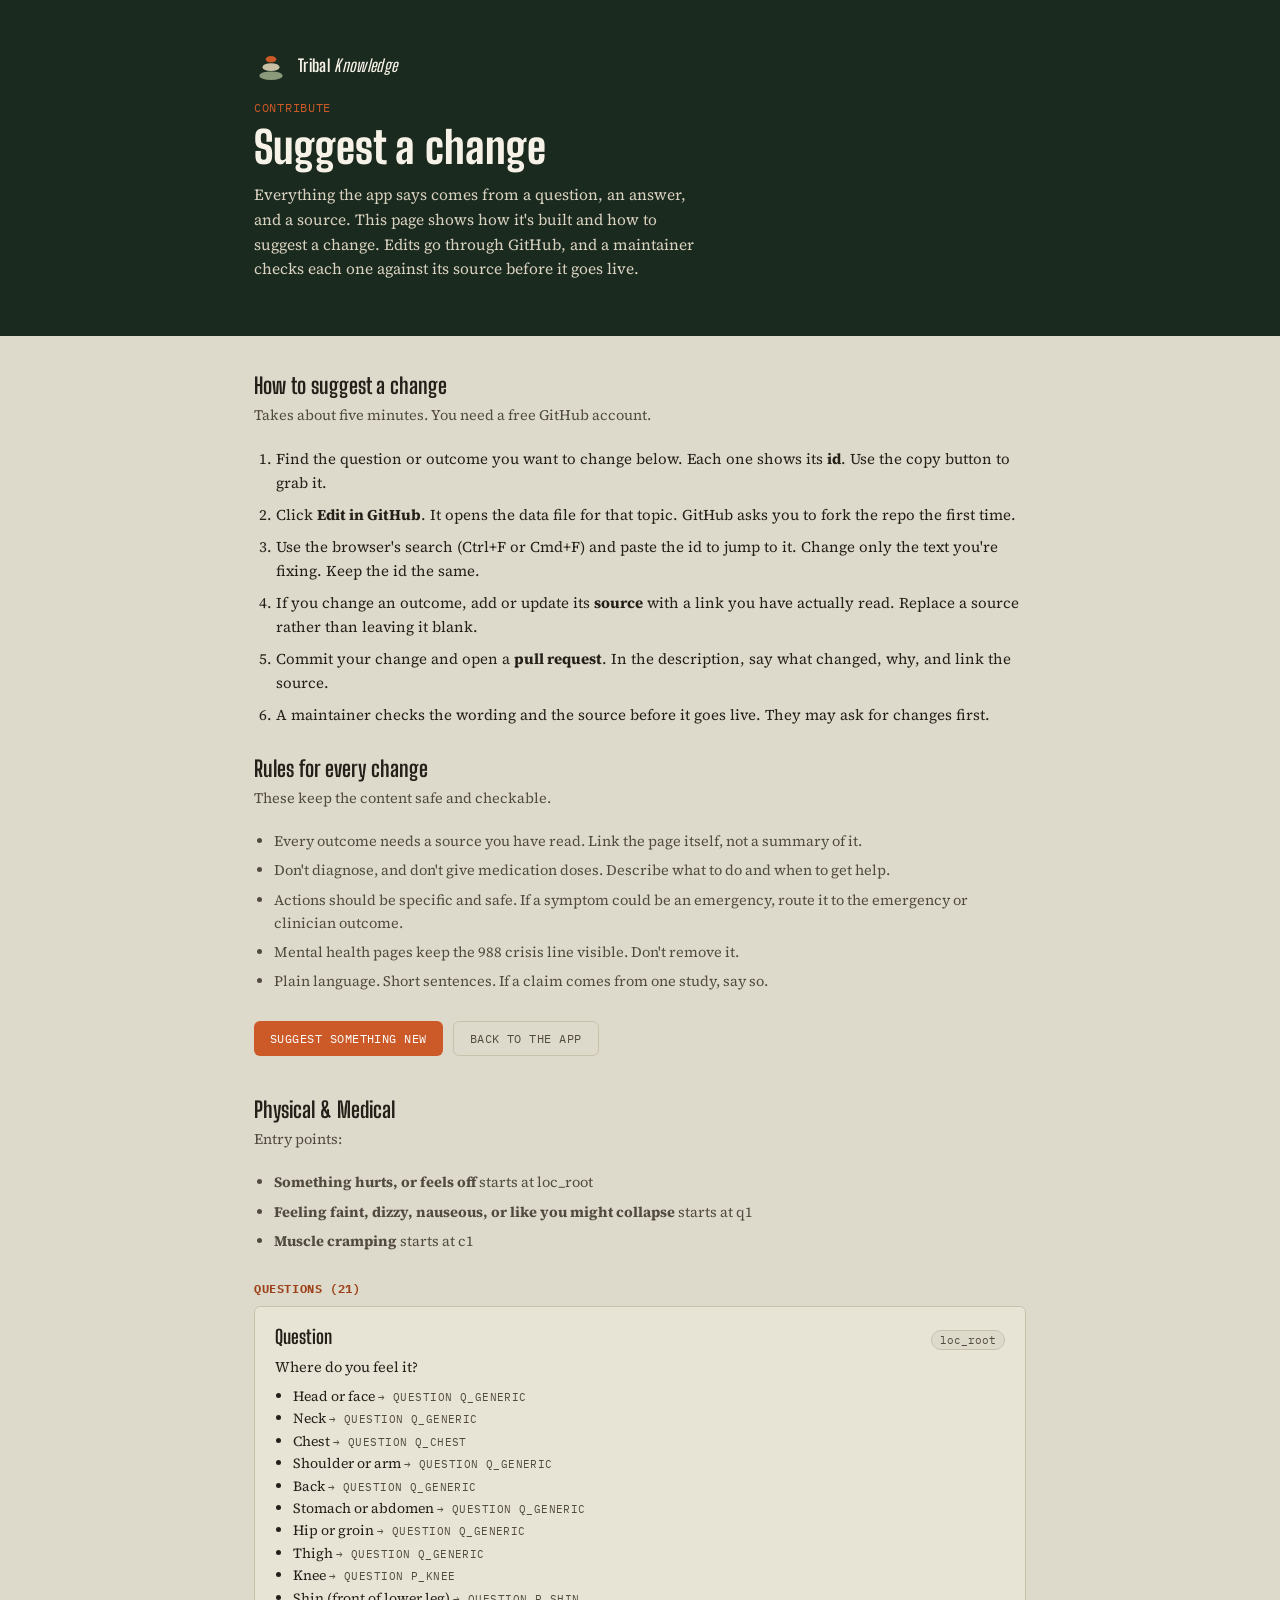
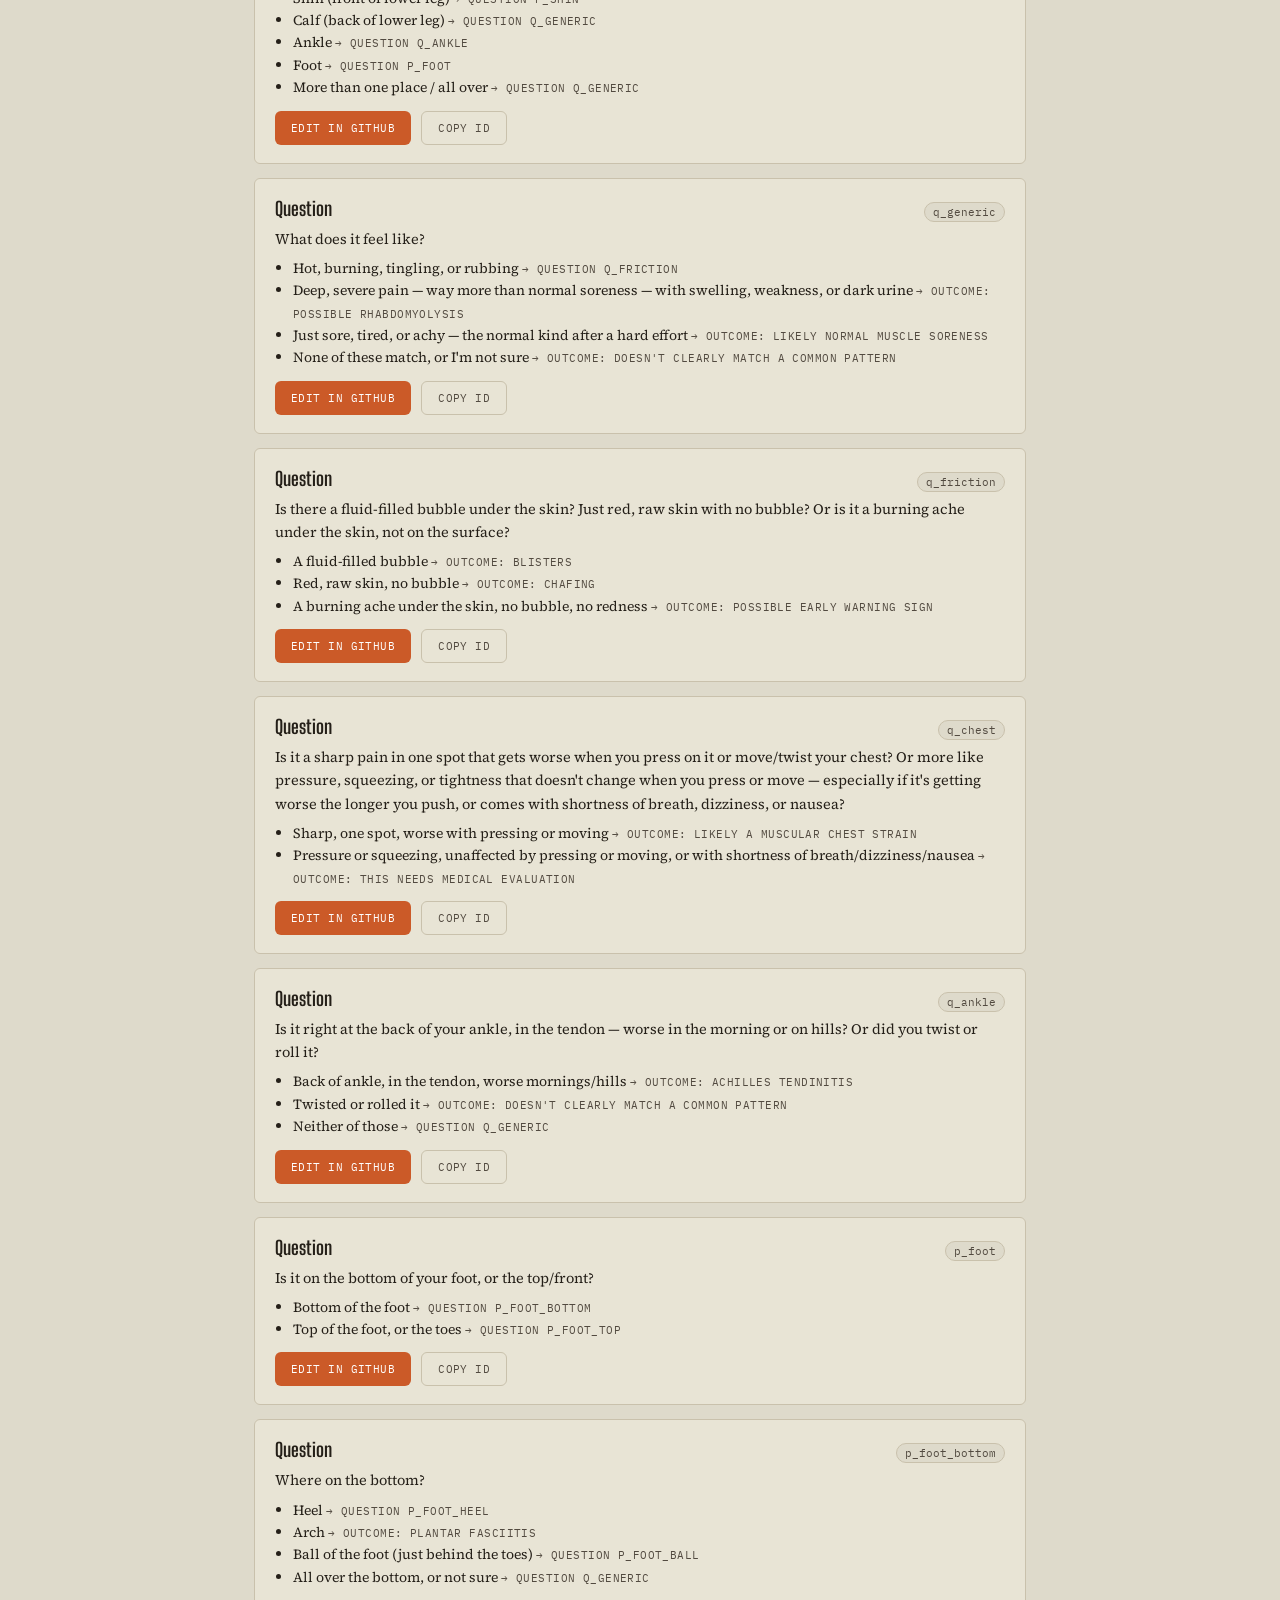
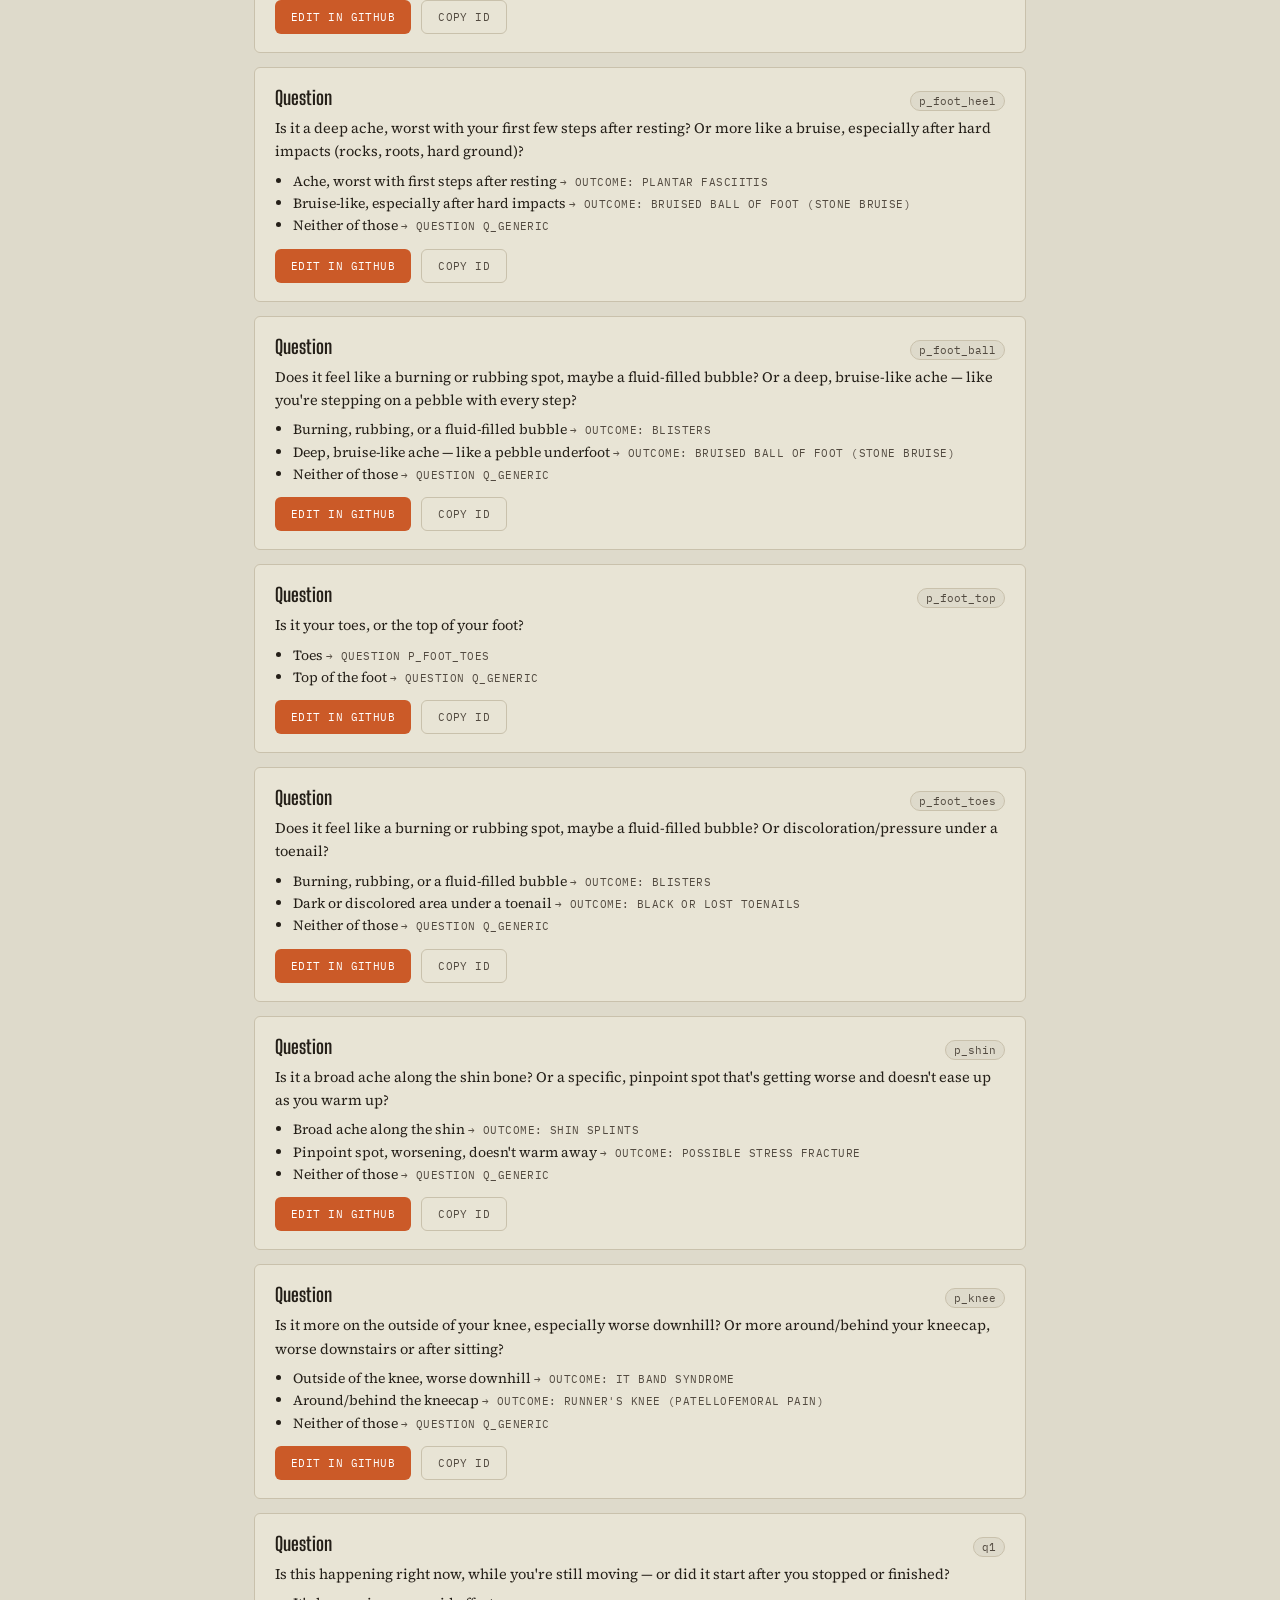
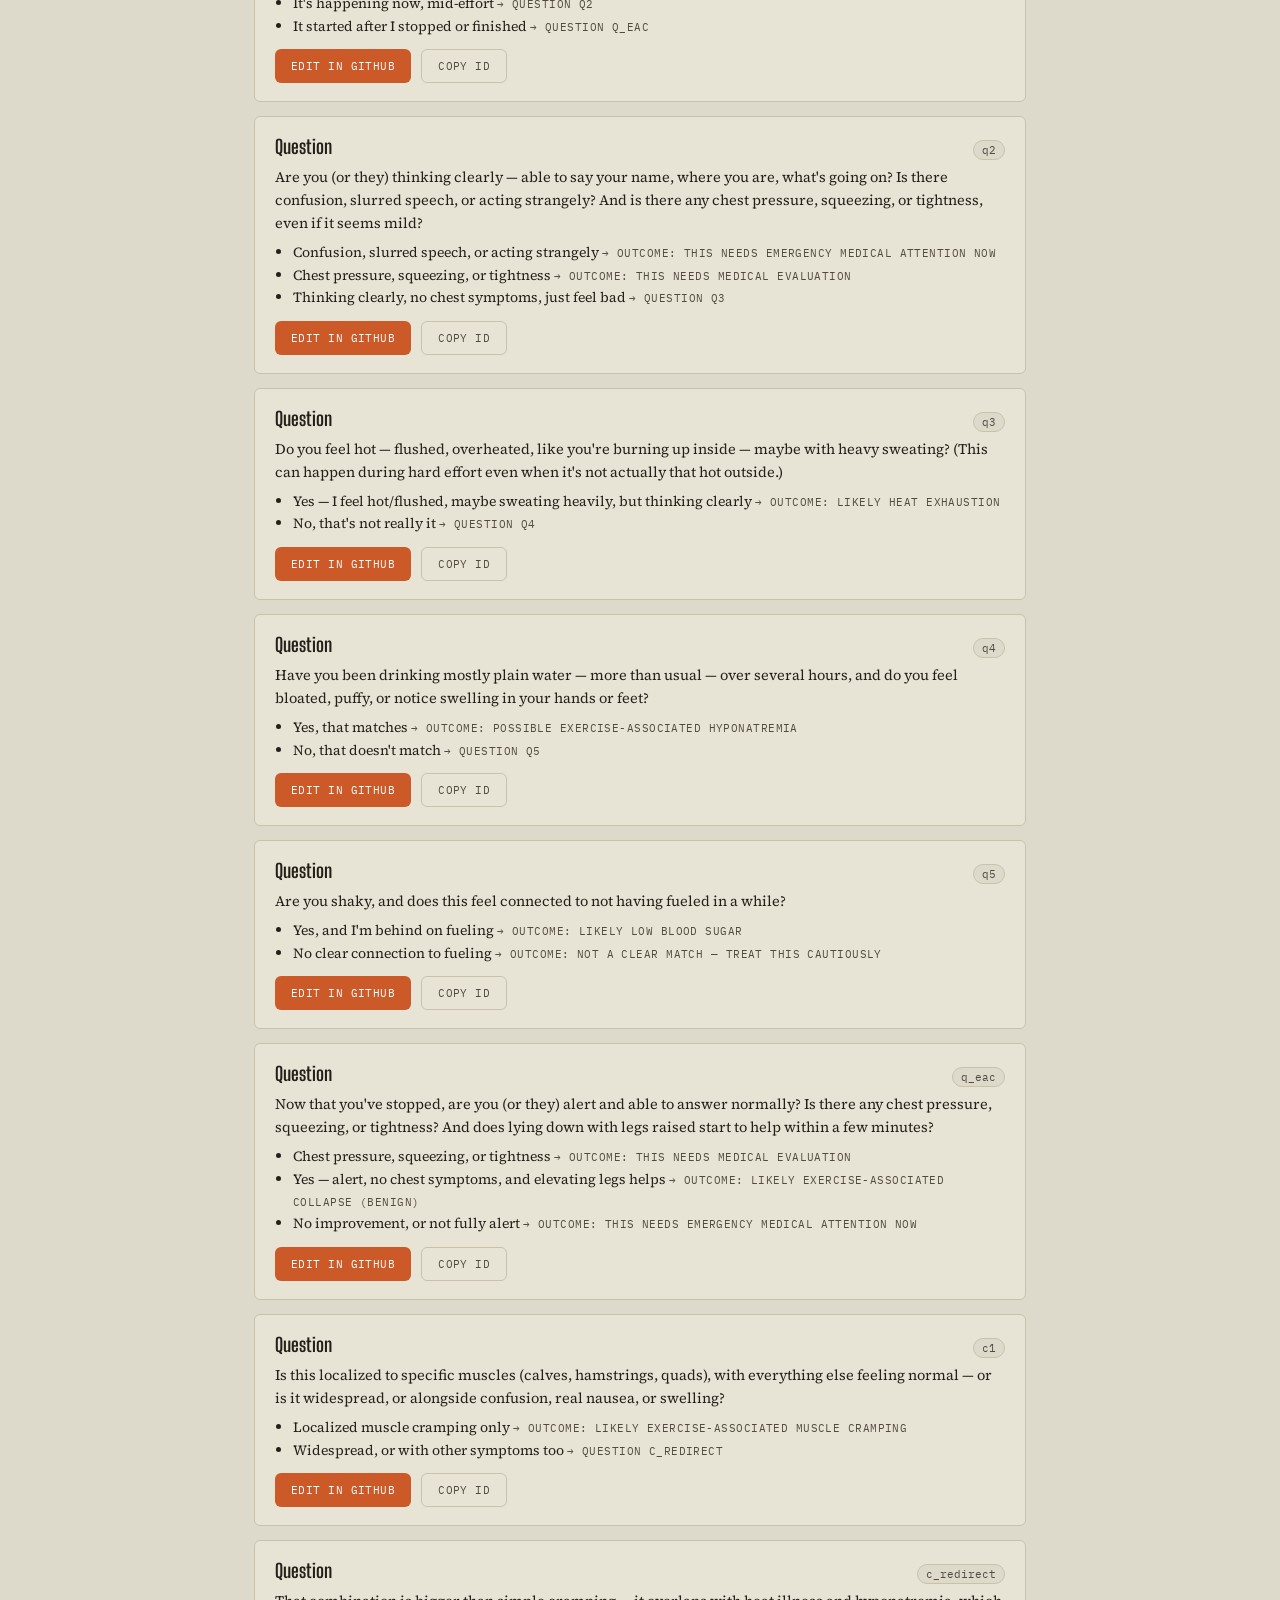
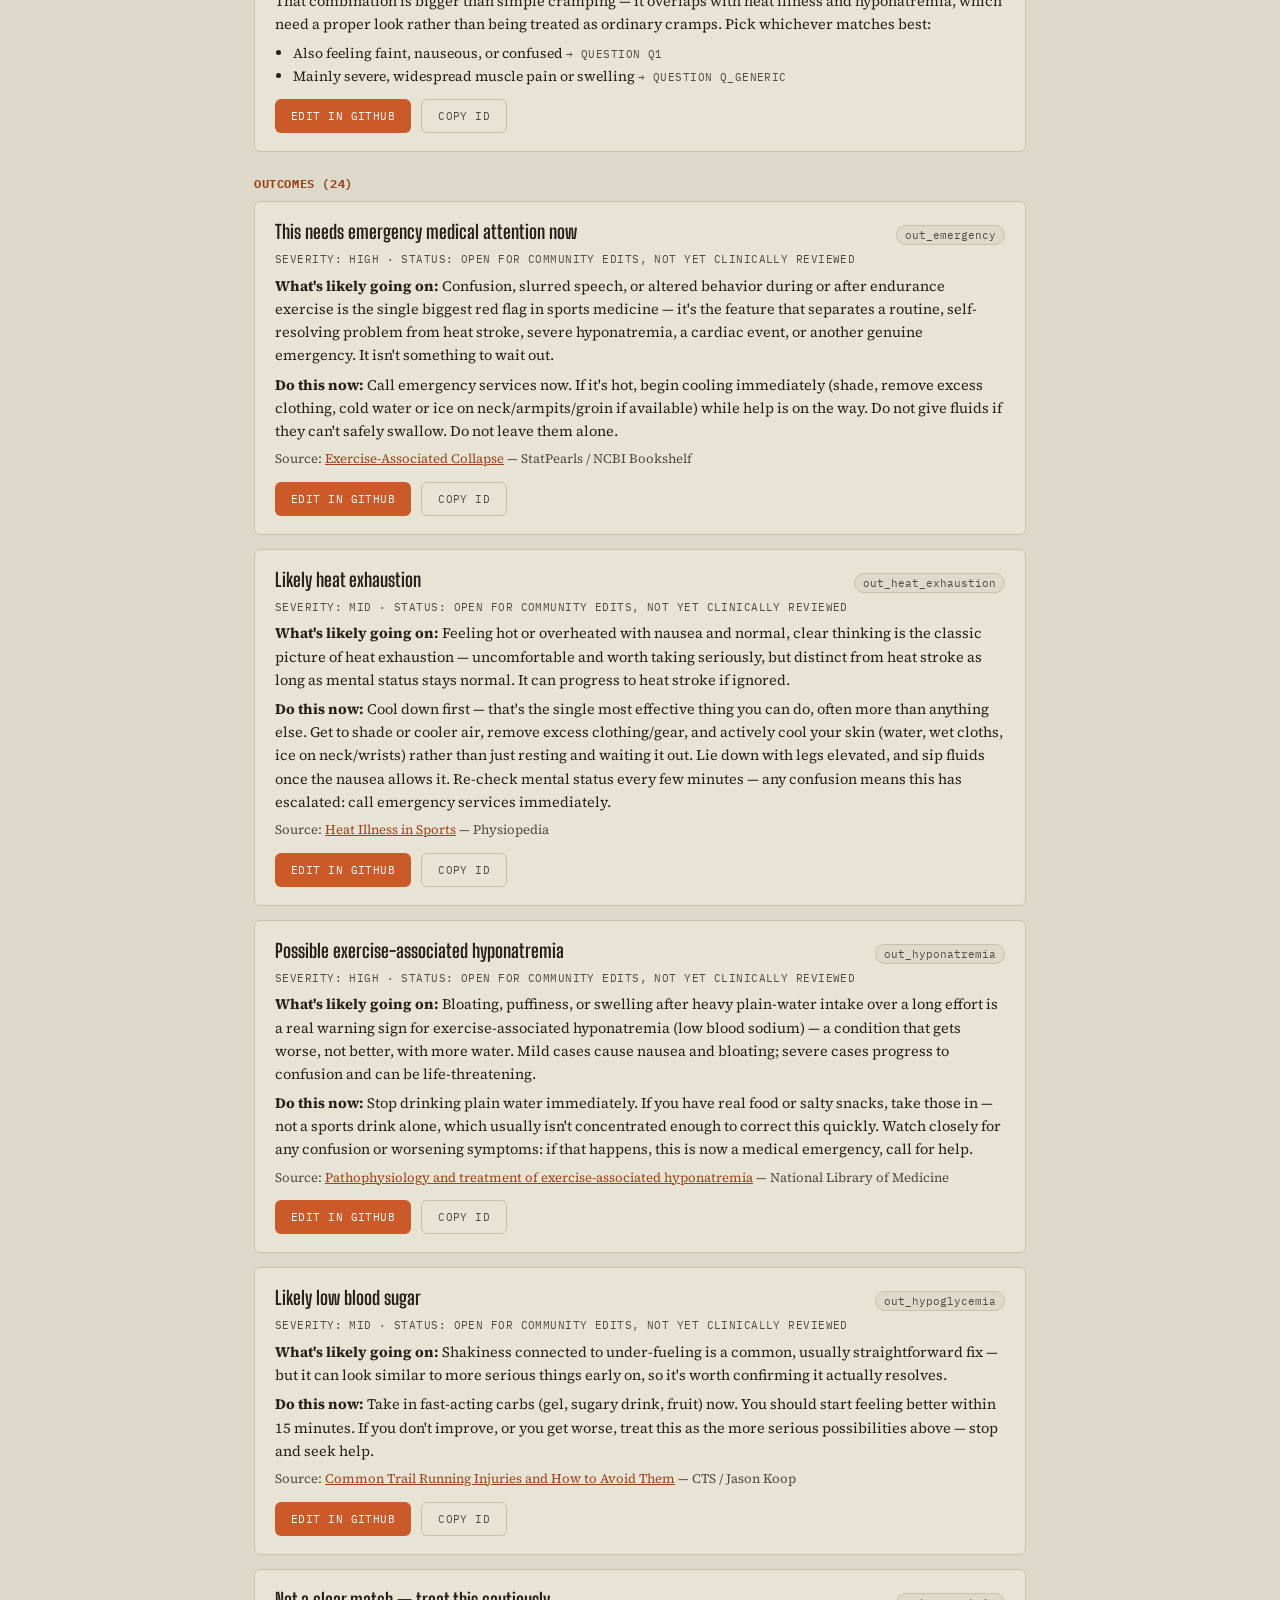
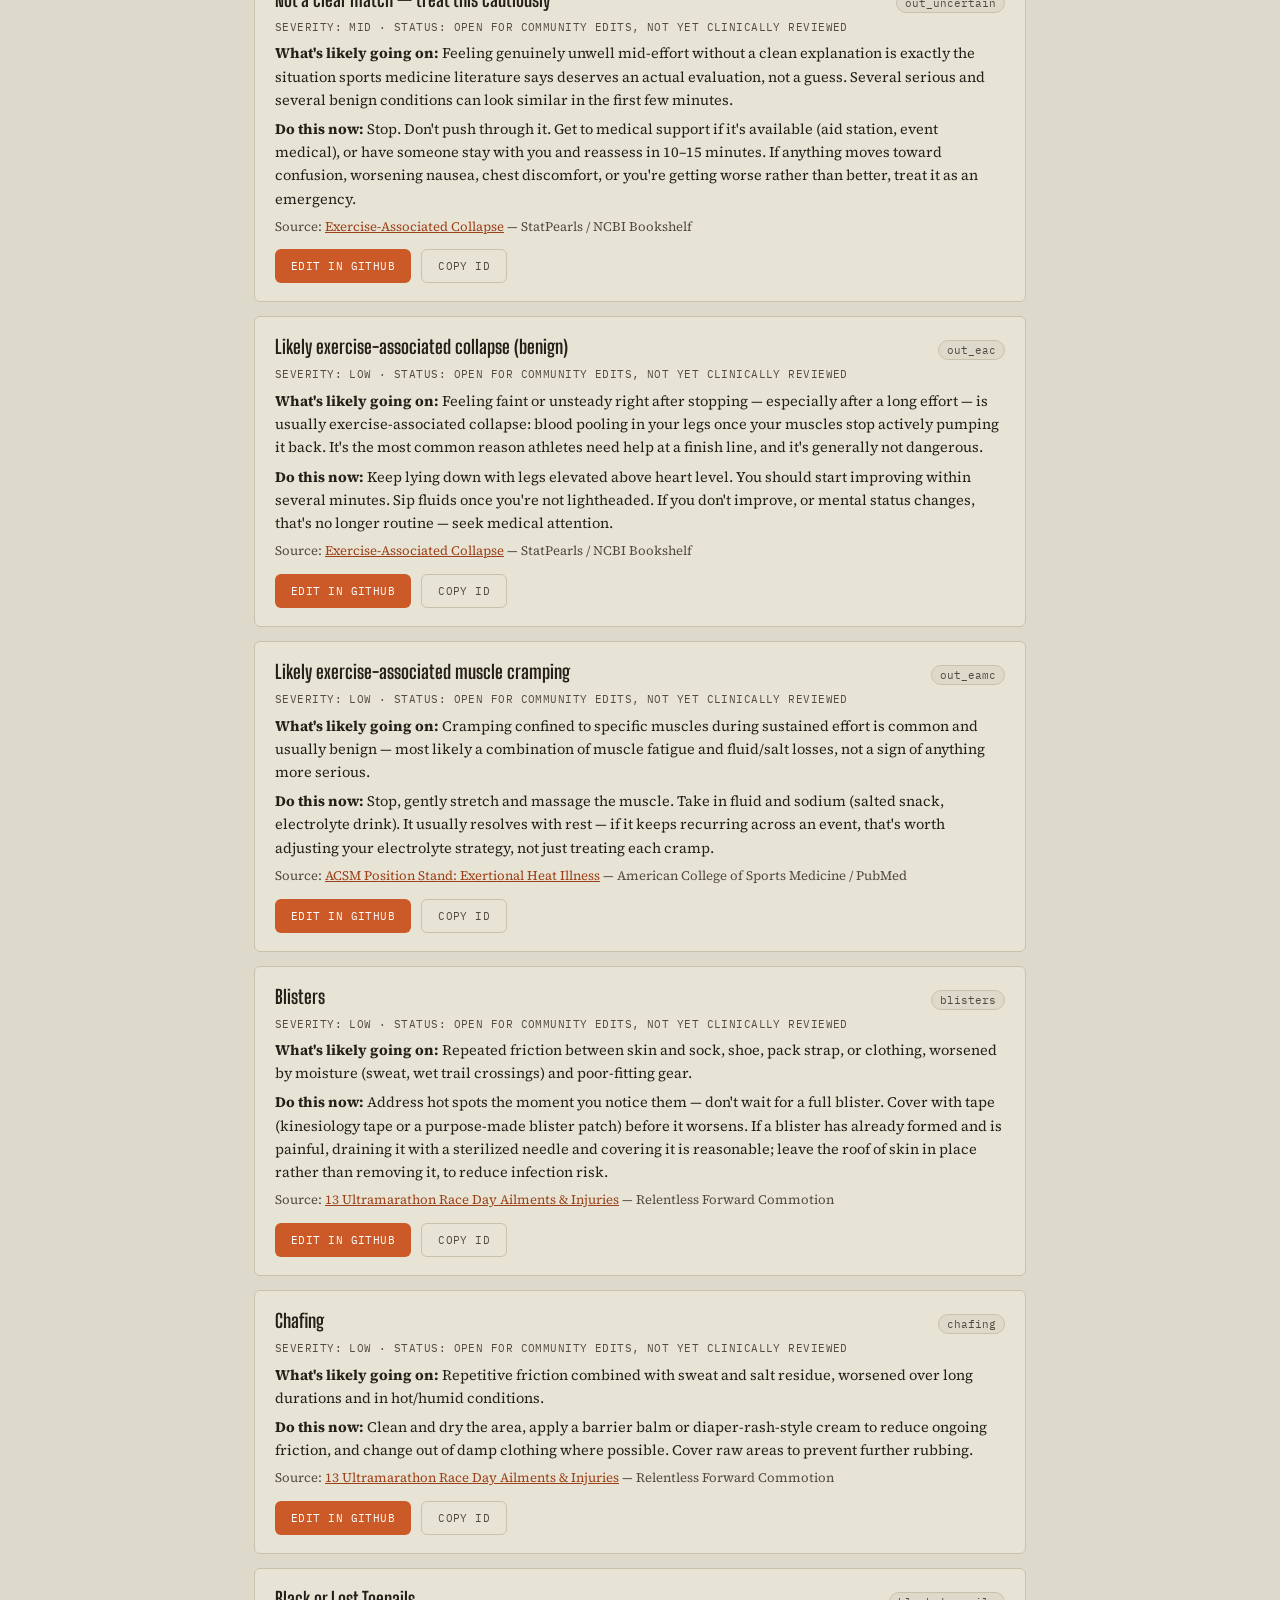
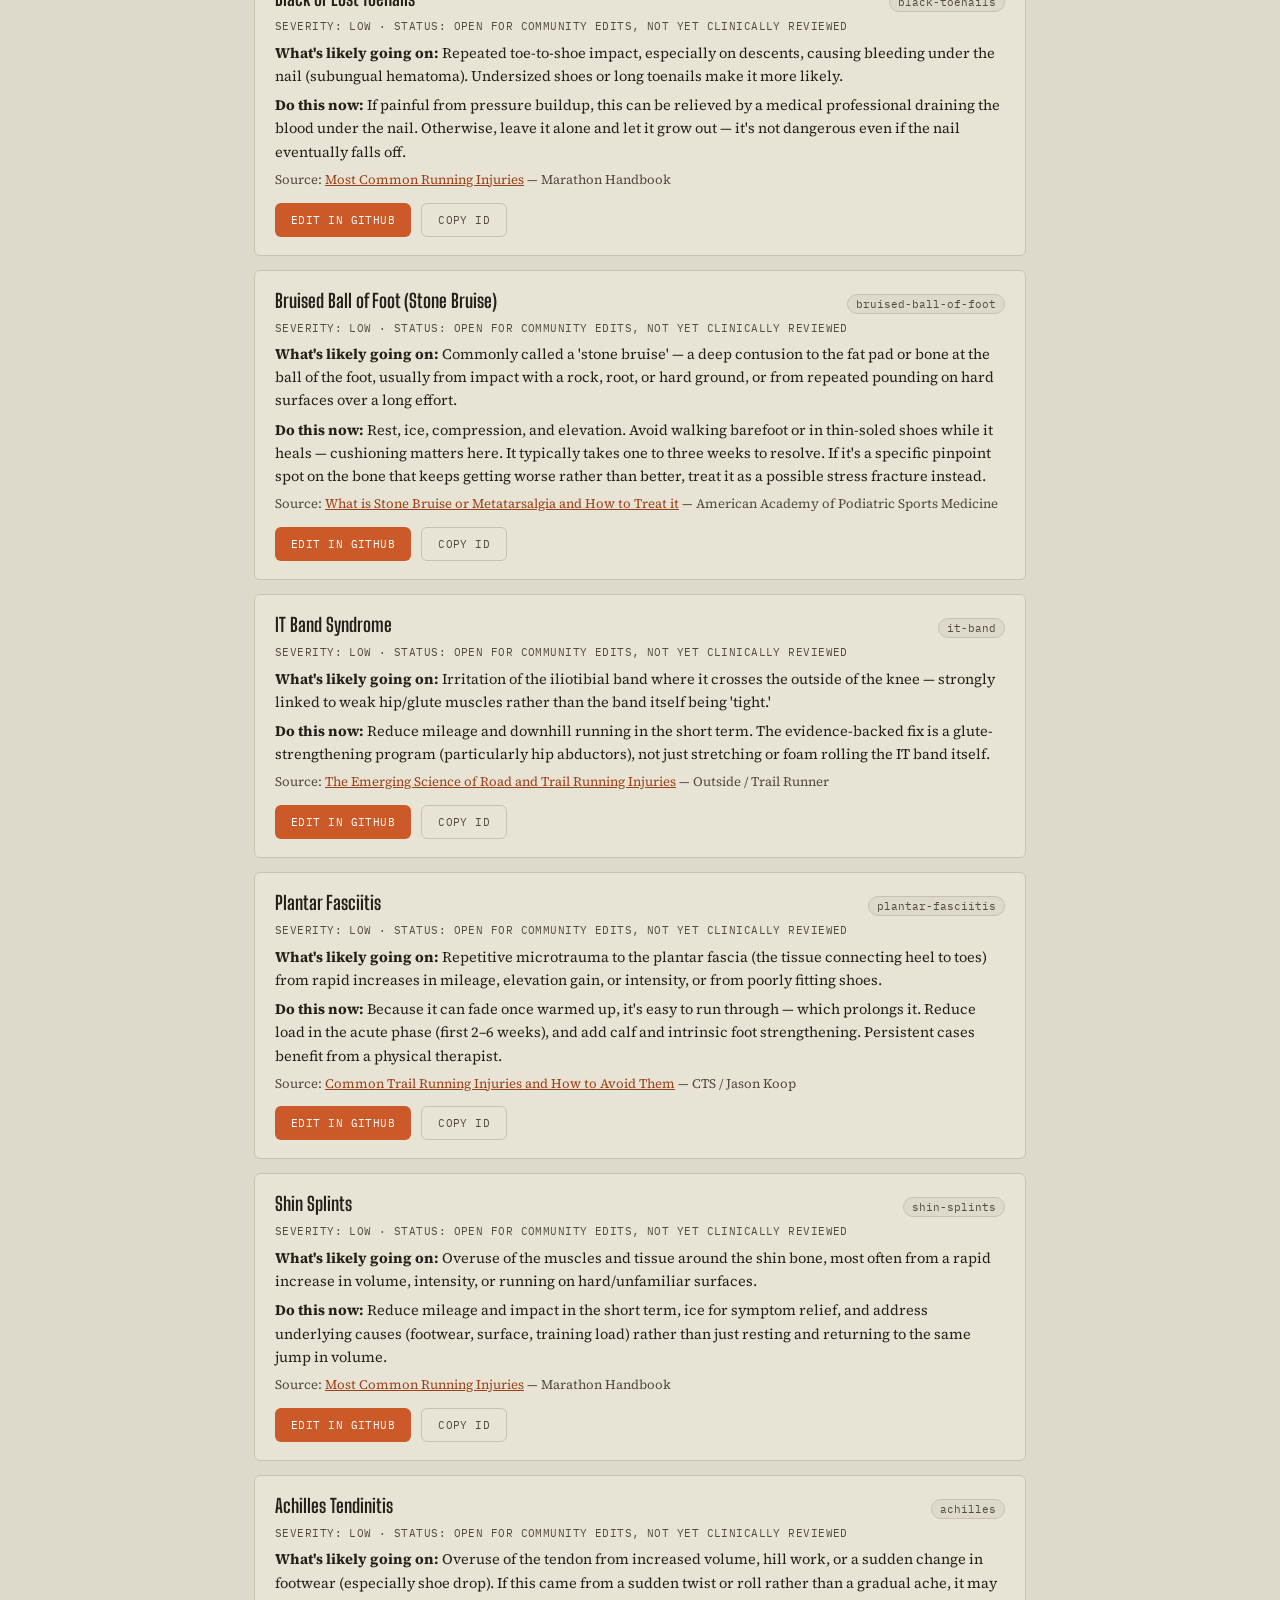
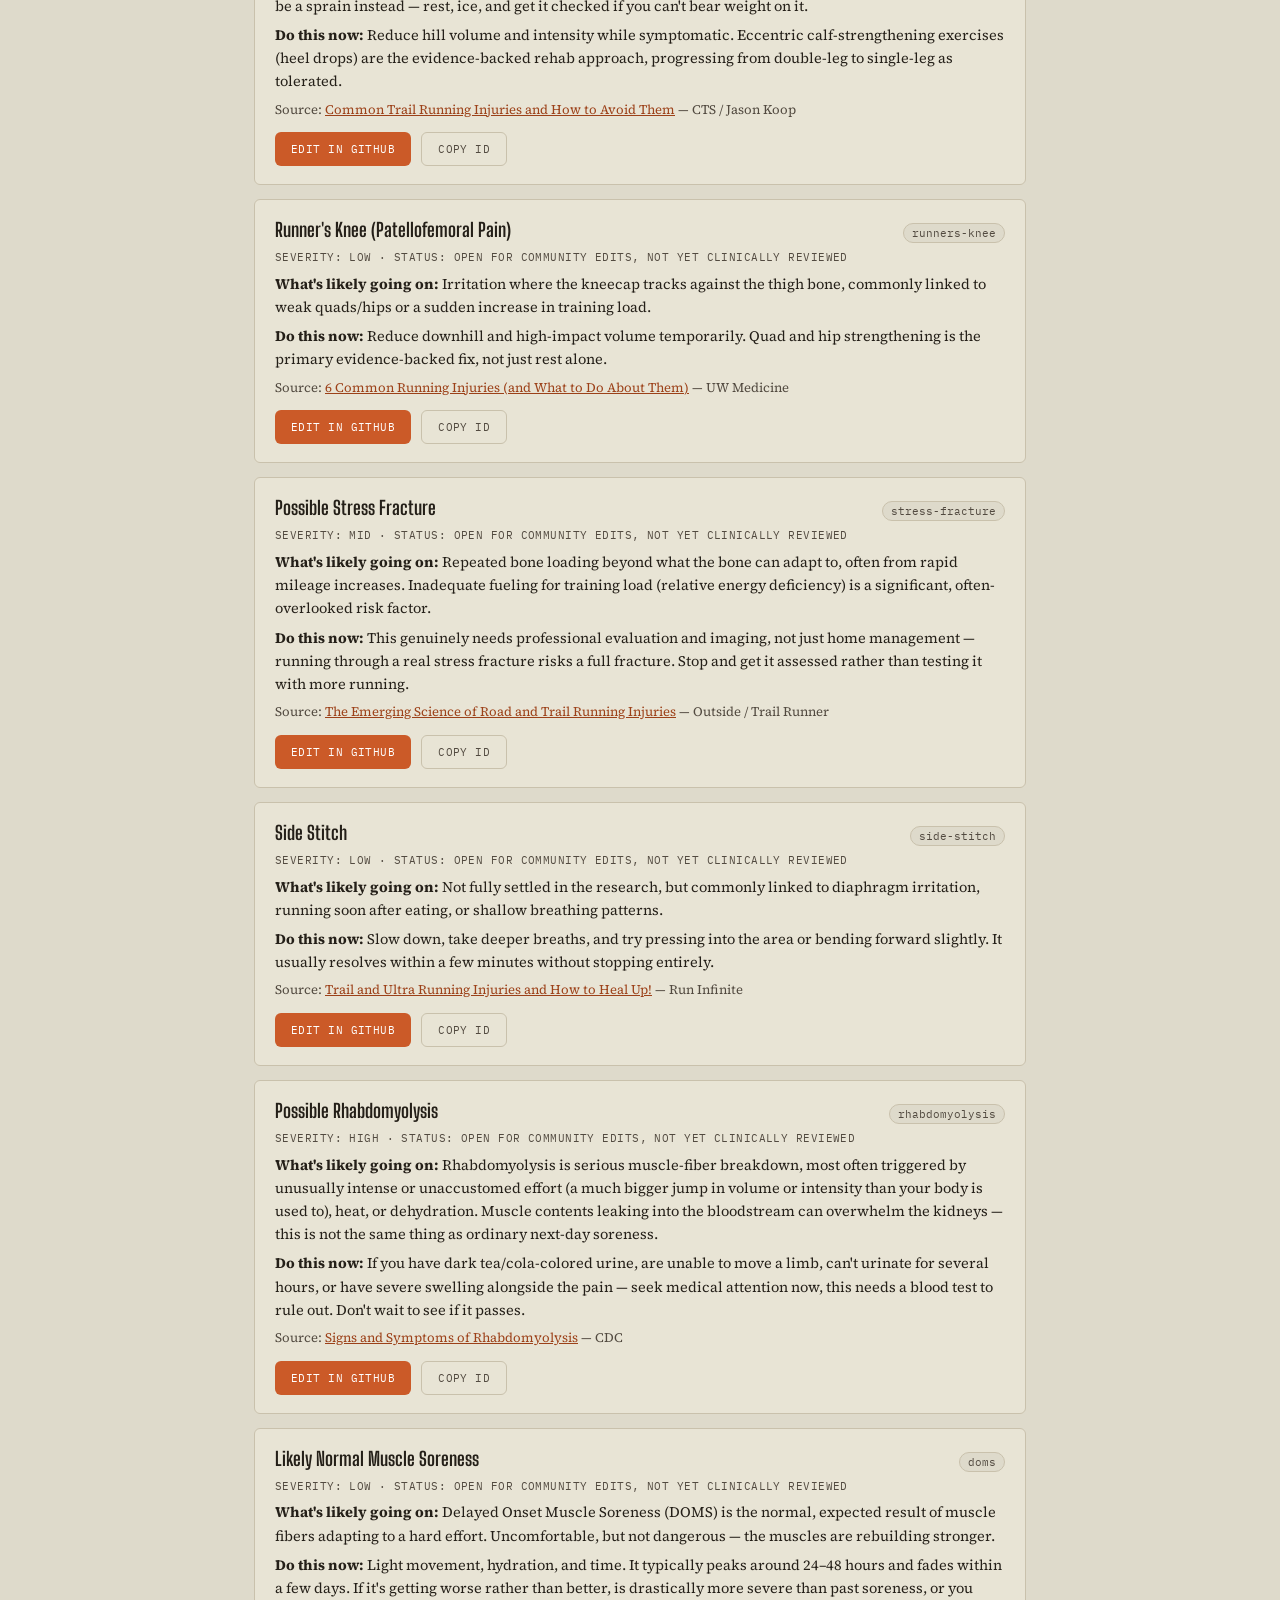
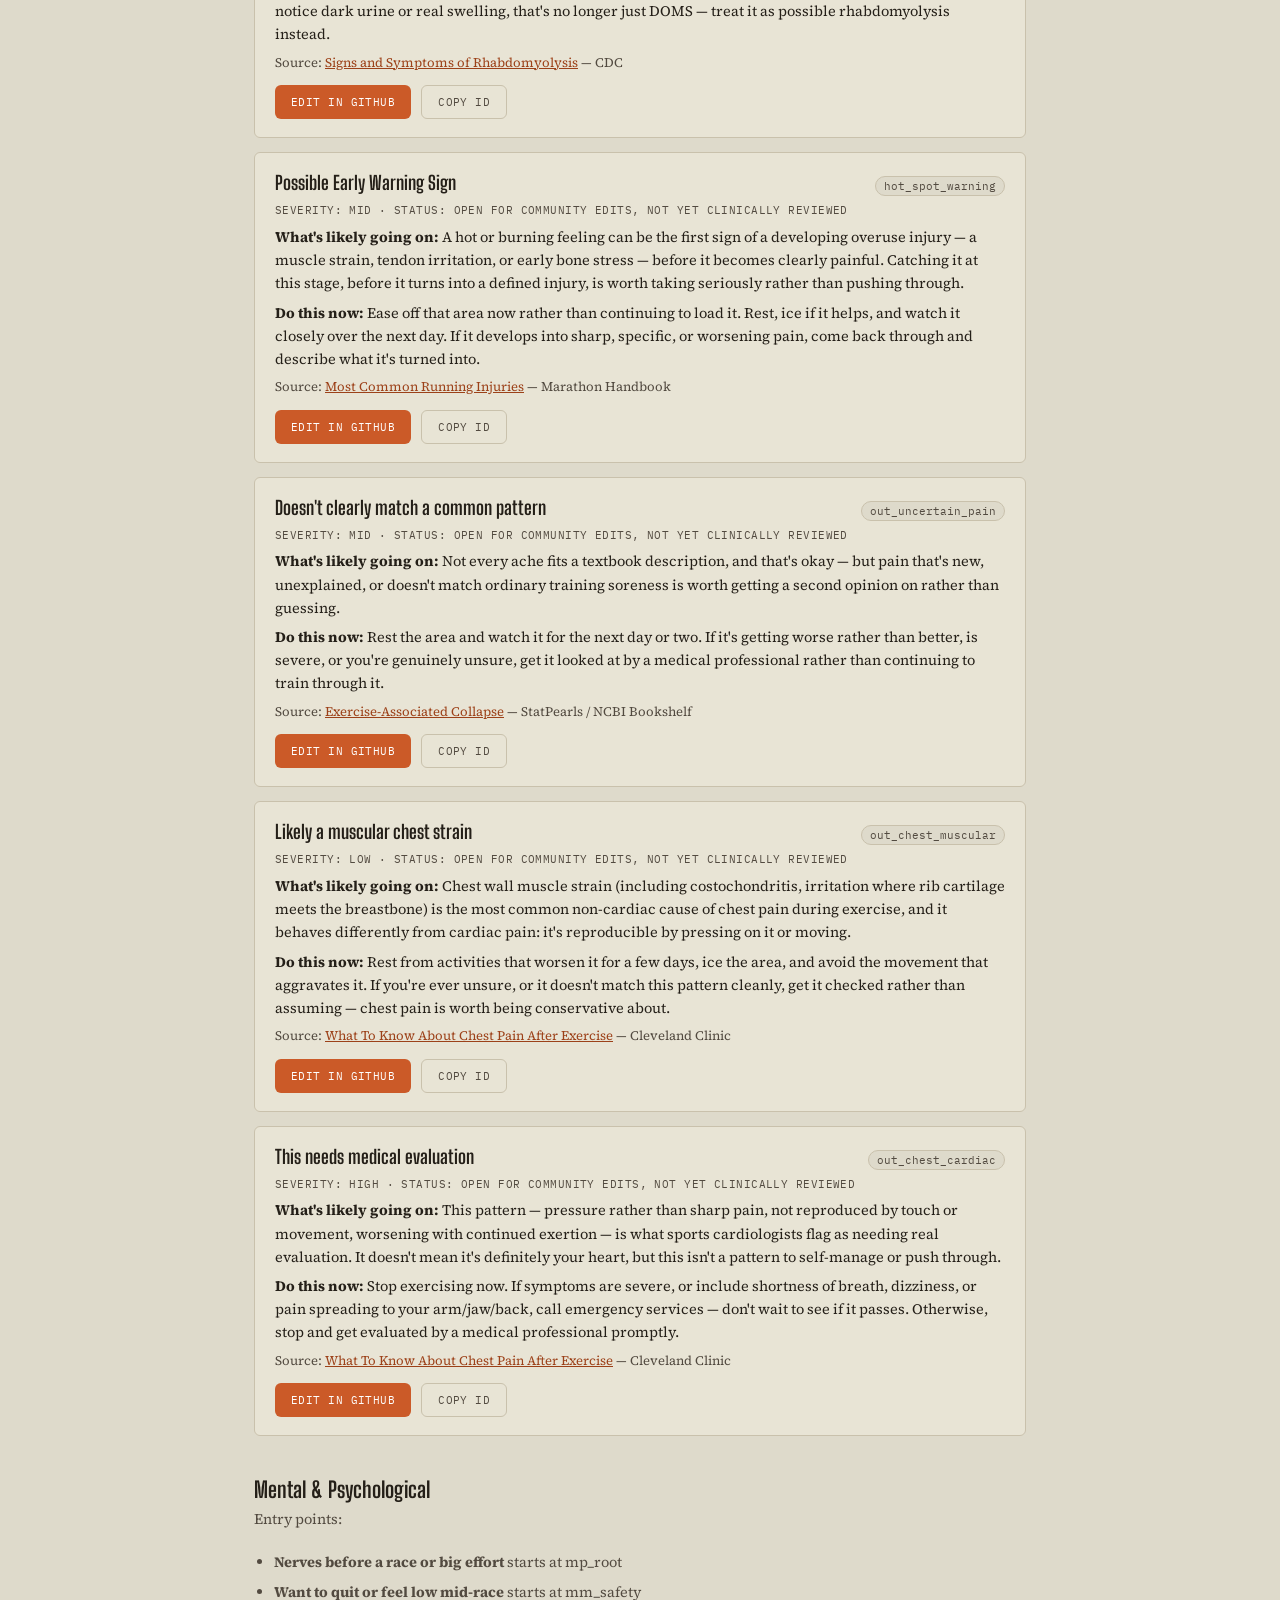
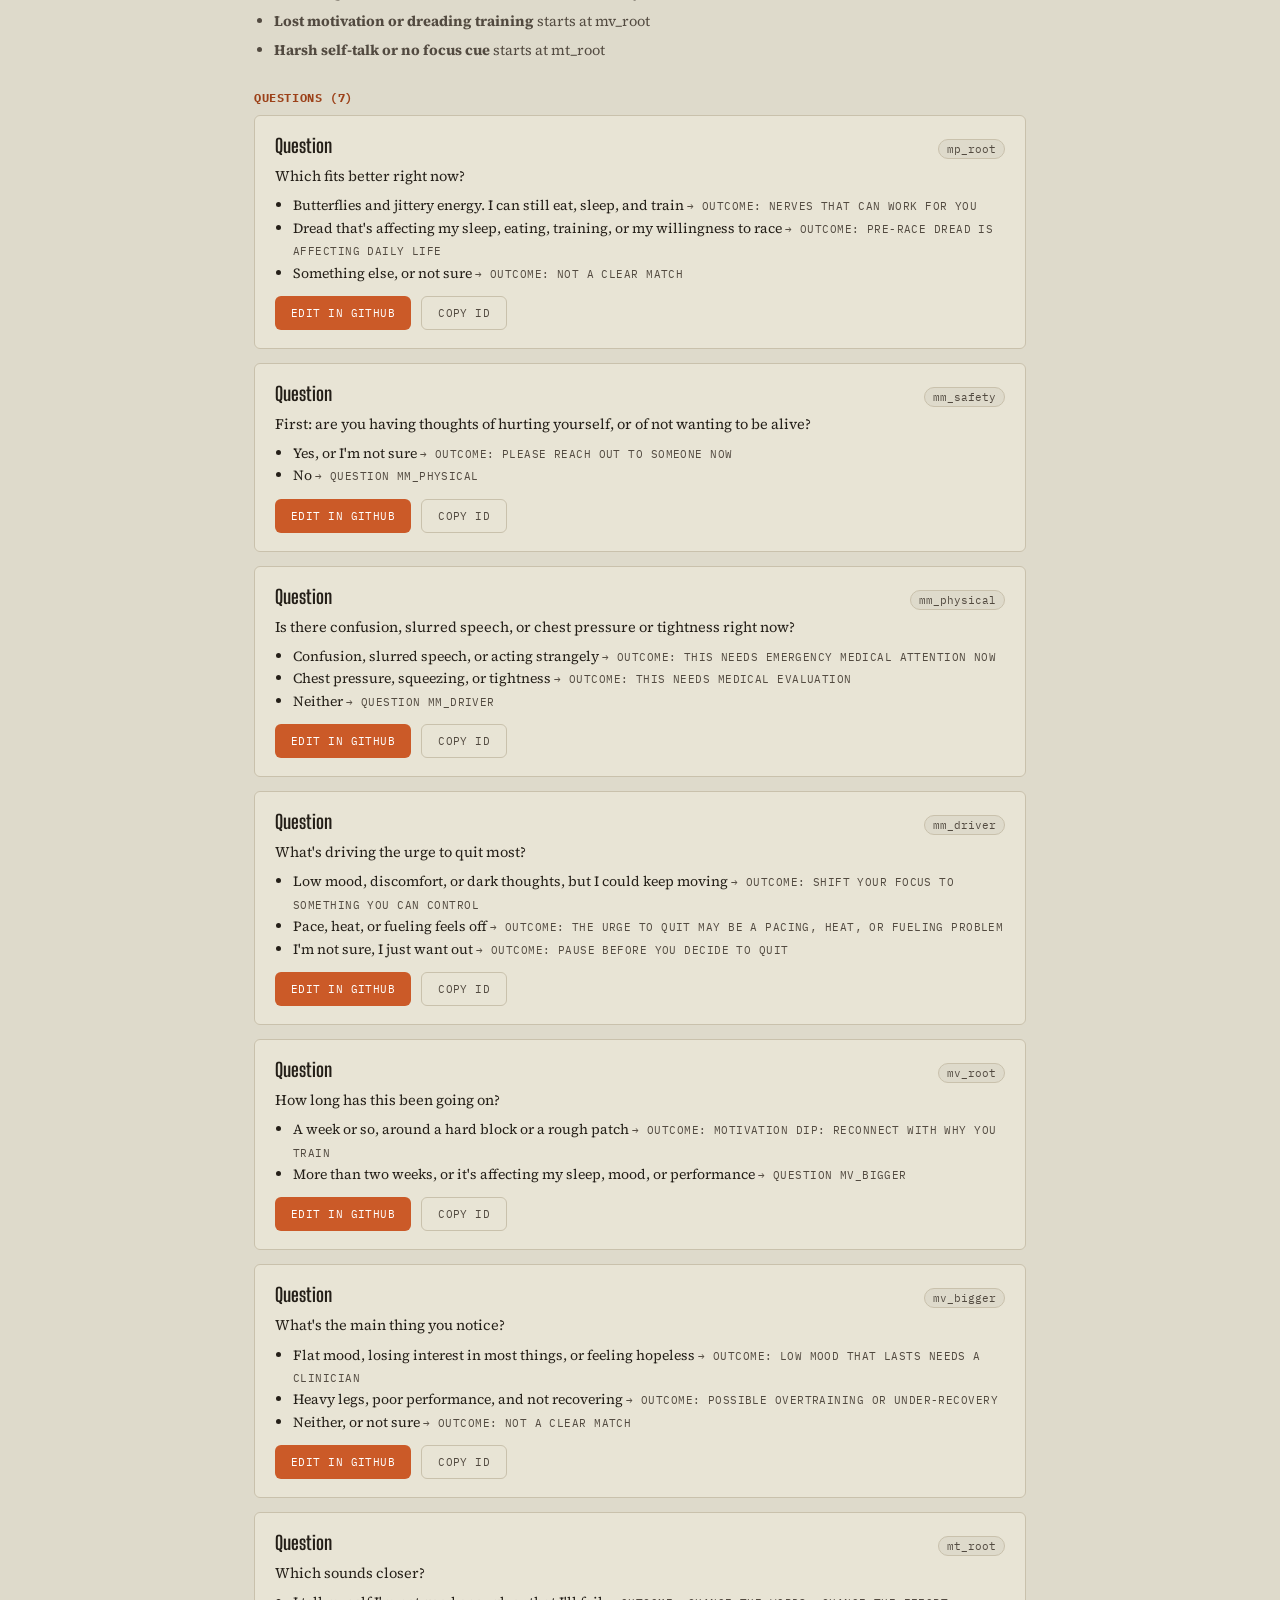
==== contribute.html @ 1d868532 "Add Mental & Psychological category, contribution page, and project docs - Split content into data/p" ====
<!DOCTYPE html>
<html lang="en">
<head>
<meta charset="UTF-8">
<meta name="viewport" content="width=device-width, initial-scale=1.0">
<title>Suggest an update — Tribal Knowledge</title>
<link rel="manifest" href="manifest.json">
<meta name="theme-color" content="#1B2A1F">
<meta name="color-scheme" content="light">
<meta name="description" content="How Tribal Knowledge is built, and how to suggest changes to the questions, answers, and sources.">
<link rel="icon" type="image/svg+xml" href="assets/cairn-logo.svg">
<link rel="icon" type="image/png" sizes="32x32" href="favicon-32.png">
<link rel="apple-touch-icon" href="icon-192.png">
<link rel="preconnect" href="https://fonts.googleapis.com">
<link rel="preconnect" href="https://fonts.gstatic.com" crossorigin>
<link rel="stylesheet" href="https://fonts.googleapis.com/css2?family=Big+Shoulders+Display:wght@600;700;800&family=Source+Serif+4:ital,opsz,wght@0,8..60,400;0,8..60,600;1,8..60,400&family=IBM+Plex+Mono:wght@400;500;600&display=swap">
<link rel="stylesheet" href="styles.css">
</head>
<body>
<div class="tk-hero">
  <div class="wrap">
    <a class="tk-brand" href="index.html">
      <img src="assets/cairn-logo.svg" alt="Cairn logo">
      <span>Tribal <em>Knowledge</em></span>
    </a>
    <div class="tk-eyebrow">CONTRIBUTE</div>
    <h1 style="font-size:clamp(28px,5vw,44px);">Suggest a change</h1>
    <p>Everything the app says comes from a question, an answer, and a source. This page shows how it's built and how to suggest a change. Edits go through GitHub, and a maintainer checks each one against its source before it goes live.</p>
  </div>
</div>

<div class="tk-body">
  <div class="wrap">
    <div class="tk-section-title">How to suggest a change</div>
    <div class="tk-section-sub">Takes about five minutes. You need a free GitHub account.</div>
    <ol class="how">
      <li>Find the question or outcome you want to change below. Each one shows its <strong>id</strong>. Use the copy button to grab it.</li>
      <li>Click <strong>Edit in GitHub</strong>. It opens the data file for that topic. GitHub asks you to fork the repo the first time.</li>
      <li>Use the browser's search (Ctrl+F or Cmd+F) and paste the id to jump to it. Change only the text you're fixing. Keep the id the same.</li>
      <li>If you change an outcome, add or update its <strong>source</strong> with a link you have actually read. Replace a source rather than leaving it blank.</li>
      <li>Commit your change and open a <strong>pull request</strong>. In the description, say what changed, why, and link the source.</li>
      <li>A maintainer checks the wording and the source before it goes live. They may ask for changes first.</li>
    </ol>

    <div class="tk-section-title">Rules for every change</div>
    <div class="tk-section-sub">These keep the content safe and checkable.</div>
    <ul class="rules">
      <li>Every outcome needs a source you have read. Link the page itself, not a summary of it.</li>
      <li>Don't diagnose, and don't give medication doses. Describe what to do and when to get help.</li>
      <li>Actions should be specific and safe. If a symptom could be an emergency, route it to the emergency or clinician outcome.</li>
      <li>Mental health pages keep the 988 crisis line visible. Don't remove it.</li>
      <li>Plain language. Short sentences. If a claim comes from one study, say so.</li>
    </ul>

    <div class="tk-nav" style="margin-bottom:30px;">
      <a class="tk-btn small" id="new-item" href="#" target="_blank" rel="noopener">Suggest something new</a>
      <a class="tk-btn ghost small" href="index.html">Back to the app</a>
    </div>

    <div id="content"></div>
  </div>
</div>

<div class="tk-footer">Tribal Knowledge — a project by <a href="https://jcady.org" target="_blank" rel="noopener">Jeff Cady</a> — <a href="https://github.com/jeffreycady/TRIBAL_KNOWLEDGE" target="_blank" rel="noopener">source on GitHub</a></div>

<script src="data/physical.js"></script>
<script src="data/mental.js"></script>
<script src="contribute.js"></script>
</body>
</html>
---- styles.css ----
:root{ --paper:#DEDACB; --pine:#1B2A1F; --accent:#CB5A28; --accent-dark:#9c4119; --cream:#F7F2E7; --dim:#c8b190;
    --low:#4B7A4E; --mid:#B2812A; --high:#B23B2E; --low-bg:rgba(75,122,78,0.13);
    --mid-bg:rgba(178,129,42,0.15); --high-bg:rgba(178,59,46,0.14); --ink:#241f18; --ink-soft:#524a40;
    --line:#c9c1ac; --line-soft:#d9d2c0; --paper-2:#e8e4d5; --radius:6px; }
  *{box-sizing:border-box;}
  html{color-scheme:light;}
  body{margin:0;background:var(--paper);color:var(--ink);font-family:'Source Serif 4',serif;}
  .wrap{max-width:820px;margin:0 auto;padding:0 24px;}
  a{color:inherit;}
  .tk-hero{background:var(--pine);color:var(--cream);padding:48px 0 36px;position:relative;overflow:hidden;}
  .tk-hero::before{content:'';position:absolute;inset:0;background-image:var(--contour-pattern);background-size:600px;opacity:0.08;pointer-events:none;}
  .tk-hero .wrap{position:relative;}
  .tk-eyebrow{font-family:'IBM Plex Mono',monospace;font-size:12px;letter-spacing:0.06em;text-transform:uppercase;color:var(--accent);margin-bottom:10px;}
  .tk-hero h1{font-family:'Big Shoulders Display',sans-serif;font-weight:800;font-size:clamp(30px,5.5vw,50px);line-height:1.0;margin:0 0 14px;}
  .tk-hero p{font-size:15.5px;color:#d9d2c0;max-width:56ch;line-height:1.6;margin:0 0 18px;}
  .tk-disclaimer{
    background:rgba(178,59,46,0.18);border:1px solid rgba(178,59,46,0.4);color:var(--cream);
    padding:12px 16px;font-size:13px;line-height:1.55;border-radius:var(--radius);max-width:64ch;
  }
  .tk-disclaimer strong{color:#fff;}
  .tk-nav{display:flex;gap:10px;flex-wrap:wrap;margin-top:20px;}
  .tk-btn{
    display:inline-flex;align-items:center;gap:8px;background:var(--accent);color:#fff;border:none;
    padding:13px 22px;font-size:13px;letter-spacing:0.04em;text-transform:uppercase;border-radius:var(--radius);
    text-decoration:none;font-family:'IBM Plex Mono',monospace;cursor:pointer;transition:background .15s ease;
  }
  .tk-btn:hover{background:#b04b1f;}
  .tk-btn.ghost{background:transparent;border:1px solid var(--line);color:var(--ink-soft);}
  .tk-btn.ghost:hover{background:rgba(0,0,0,0.04);border-color:var(--accent-dark);color:var(--accent-dark);}
  .tk-btn.small{padding:9px 16px;font-size:11.5px;}
  .tk-btn:disabled{opacity:0.35;cursor:not-allowed;}

  .tk-body{padding:36px 0 80px;}
  .tk-section-title{font-family:'Big Shoulders Display',sans-serif;font-weight:700;font-size:22px;margin:0 0 6px;}
  .tk-section-sub{color:var(--ink-soft);font-size:14.5px;margin:0 0 22px;}

  .cat-grid{display:grid;grid-template-columns:repeat(2,1fr);gap:14px;margin-bottom:40px;}
  @media (max-width:620px){.cat-grid{grid-template-columns:1fr;}}
  .cat-card{
    border:1px solid var(--line);background:var(--paper-2);padding:20px;border-radius:var(--radius);
    cursor:pointer;transition:border-color .15s ease;
  }
  .cat-card:hover{border-color:var(--accent);}
  .cat-card.disabled{cursor:default;border-style:dashed;background:transparent;}
  .cat-card.disabled:hover{border-color:var(--line);}
  .cat-card.disabled h3{color:var(--ink-soft);}
  .cat-card h3{font-family:'Big Shoulders Display',sans-serif;font-size:19px;margin:0 0 6px;}
  .cat-card p{font-size:13.5px;color:var(--ink-soft);margin:0;}
  .cat-card .tag{
    display:inline-block;font-family:'IBM Plex Mono',monospace;font-size:10px;letter-spacing:0.05em;
    text-transform:uppercase;color:var(--accent-dark);font-weight:600;margin-top:10px;
  }
  .cat-card.disabled .tag{
    color:var(--ink-soft);border:1px solid var(--line);border-radius:20px;padding:3px 9px;font-weight:500;
  }

  .tree-list, .simple-list{list-style:none;margin:0;padding:0;display:flex;flex-direction:column;gap:10px;}
  .tree-item, .simple-item{
    display:flex;justify-content:space-between;align-items:center;gap:16px;
    border:1px solid var(--line);background:var(--paper-2);padding:16px 18px;border-radius:var(--radius);
    cursor:pointer;transition:border-color .15s ease;
  }
  .tree-item:hover, .simple-item:hover{border-color:var(--accent);}
  .tree-item h4, .simple-item h4{font-family:'Big Shoulders Display',sans-serif;font-size:17px;margin:0 0 4px;}
  .tree-item p, .simple-item p{font-size:13px;color:var(--ink-soft);margin:0;}
  .tree-item .arrow, .simple-item .arrow{color:var(--accent-dark);font-weight:600;font-family:'IBM Plex Mono',monospace;flex-shrink:0;}

  .back-link{
    display:inline-flex;align-items:center;gap:6px;font-family:'IBM Plex Mono',monospace;font-size:12px;
    color:var(--ink-soft);text-decoration:none;margin-bottom:22px;cursor:pointer;background:none;border:none;padding:0;
  }
  .back-link:hover{color:var(--accent);}

  .q-card{border:1px solid var(--line);background:var(--paper-2);padding:26px;border-radius:var(--radius);}
  .q-progress{font-family:'IBM Plex Mono',monospace;font-size:11px;color:var(--ink-soft);margin-bottom:14px;}
  .q-text{font-size:19px;font-weight:600;line-height:1.4;margin:0 0 20px;}
  .q-opts{display:flex;flex-direction:column;gap:10px;}
  .q-opt{
    display:block;width:100%;text-align:left;background:var(--paper);border:1px solid var(--line);
    padding:14px 16px;border-radius:var(--radius);font-family:'Source Serif 4',serif;font-size:15px;
    color:var(--ink);cursor:pointer;transition:border-color .15s ease,background .15s ease;
  }
  .q-opt:hover{border-color:var(--accent);background:#fff;}

  .outcome-card{border-radius:var(--radius);overflow:hidden;border:1px solid var(--line);}
  .outcome-band{padding:14px 22px;font-family:'IBM Plex Mono',monospace;font-size:12px;letter-spacing:0.05em;text-transform:uppercase;font-weight:600;}
  .outcome-band.low{background:var(--low-bg);color:var(--low);}
  .outcome-band.mid{background:var(--mid-bg);color:var(--mid);}
  .outcome-band.high{background:var(--high-bg);color:var(--high);}
  .outcome-body{padding:24px 26px;background:var(--paper-2);}
  .outcome-body h2{font-family:'Big Shoulders Display',sans-serif;font-size:26px;margin:0 0 14px;}
  .outcome-body h5{font-family:'IBM Plex Mono',monospace;font-size:11px;letter-spacing:0.05em;text-transform:uppercase;color:var(--ink-soft);margin:20px 0 6px;}
  .outcome-body h5:first-of-type{margin-top:0;}
  .outcome-body p{font-size:15px;line-height:1.65;margin:0;}
  .outcome-body .action-box{
    background:var(--pine);color:var(--cream);padding:16px 18px;border-radius:var(--radius);margin-top:18px;
  }
  .outcome-body .action-box h5{color:var(--dim);margin-top:0;}
  .outcome-body .action-box p{color:var(--cream);}
  .outcome-body .source-line{font-size:13px;color:var(--ink-soft);margin-top:18px;padding-top:16px;border-top:1px solid var(--line-soft);}
  .outcome-body .source-line a{color:var(--accent);text-decoration:underline;text-decoration-color:rgba(203,90,40,0.4);}

  .simple-detail h2{font-family:'Big Shoulders Display',sans-serif;font-size:28px;margin:0 0 20px;}
  .simple-detail .block{margin-bottom:20px;}
  .simple-detail h5{font-family:'IBM Plex Mono',monospace;font-size:11px;letter-spacing:0.05em;text-transform:uppercase;color:var(--accent);margin:0 0 6px;}
  .simple-detail p{font-size:15px;line-height:1.65;margin:0;}
  .simple-detail .source-line{font-size:13px;color:var(--ink-soft);margin-top:24px;padding-top:16px;border-top:1px solid var(--line-soft);}
  .simple-detail .source-line a{color:var(--accent);text-decoration:underline;text-decoration-color:rgba(203,90,40,0.4);}

  .tk-brand{display:inline-flex;align-items:center;gap:10px;text-decoration:none;color:var(--cream);margin-bottom:18px;}
  .tk-brand img{width:34px;height:34px;display:block;}
  .tk-brand span{font-family:'Big Shoulders Display',sans-serif;font-weight:700;font-size:17px;letter-spacing:0.02em;}
  .tk-brand em{font-style:italic;font-weight:600;}
  .tk-brand:hover span{color:var(--accent);}
  .tk-footer a{color:var(--accent-dark);text-decoration:underline;text-decoration-color:rgba(156,65,25,0.4);}
  .tk-footer{
    font-family:'IBM Plex Mono',monospace;font-size:11.5px;color:var(--ink-soft);
    text-align:center;padding:26px 0;border-top:1px solid var(--line);margin-top:40px;
  }

/* ---- Contribute page ---- */
.how{margin:0 0 28px;padding-left:22px;line-height:1.6;font-size:15px;}
.how li{margin-bottom:8px;}
.rules{margin:0 0 28px;padding-left:20px;font-size:14.5px;line-height:1.6;color:var(--ink-soft);}
.rules li{margin-bottom:6px;}
.cat-block{margin-top:40px;}
.item{border:1px solid var(--line);background:var(--paper-2);padding:18px 20px;border-radius:var(--radius);margin-bottom:14px;}
.item:target{border-color:var(--accent);box-shadow:0 0 0 2px rgba(203,90,40,0.25);}
.item-head{display:flex;justify-content:space-between;align-items:baseline;gap:12px;flex-wrap:wrap;margin-bottom:6px;}
.item h4{font-family:'Big Shoulders Display',sans-serif;font-size:19px;margin:0;}
.item p{font-size:14.5px;line-height:1.6;margin:6px 0;}
.item ul{font-size:14px;margin:6px 0 6px 18px;padding:0;line-height:1.6;}
.item .meta{font-family:'IBM Plex Mono',monospace;font-size:11px;color:var(--ink-soft);text-transform:uppercase;letter-spacing:0.04em;}
.item .src{font-size:13px;color:var(--ink-soft);}
.item .src a{color:var(--accent-dark);}
.id-chip{font-family:'IBM Plex Mono',monospace;font-size:11px;background:var(--paper);border:1px solid var(--line);padding:2px 8px;border-radius:20px;color:var(--ink-soft);}
.item-actions{display:flex;gap:10px;flex-wrap:wrap;margin-top:12px;}
.item-actions .tk-btn{font-size:11px;}
.tk-brand-row{display:flex;align-items:center;gap:12px;}
.tk-brand-row img{width:40px;height:40px;}
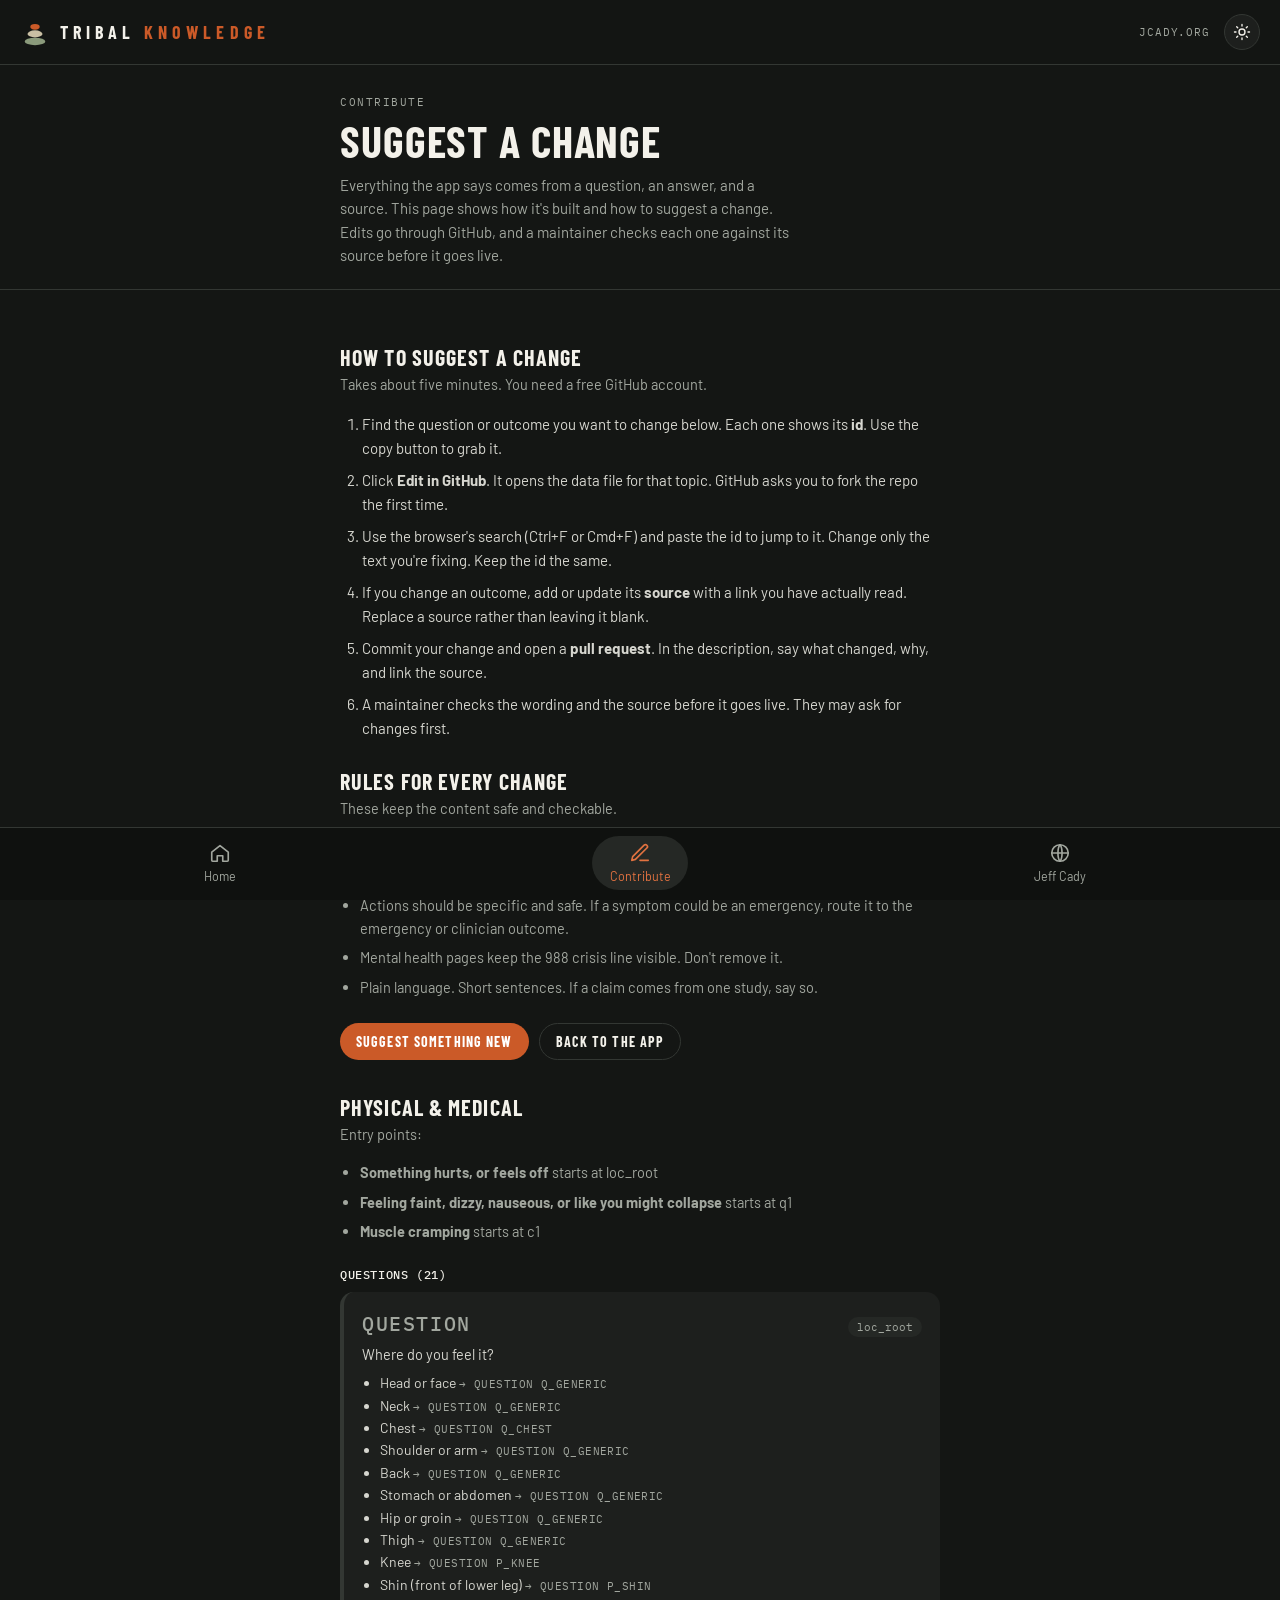
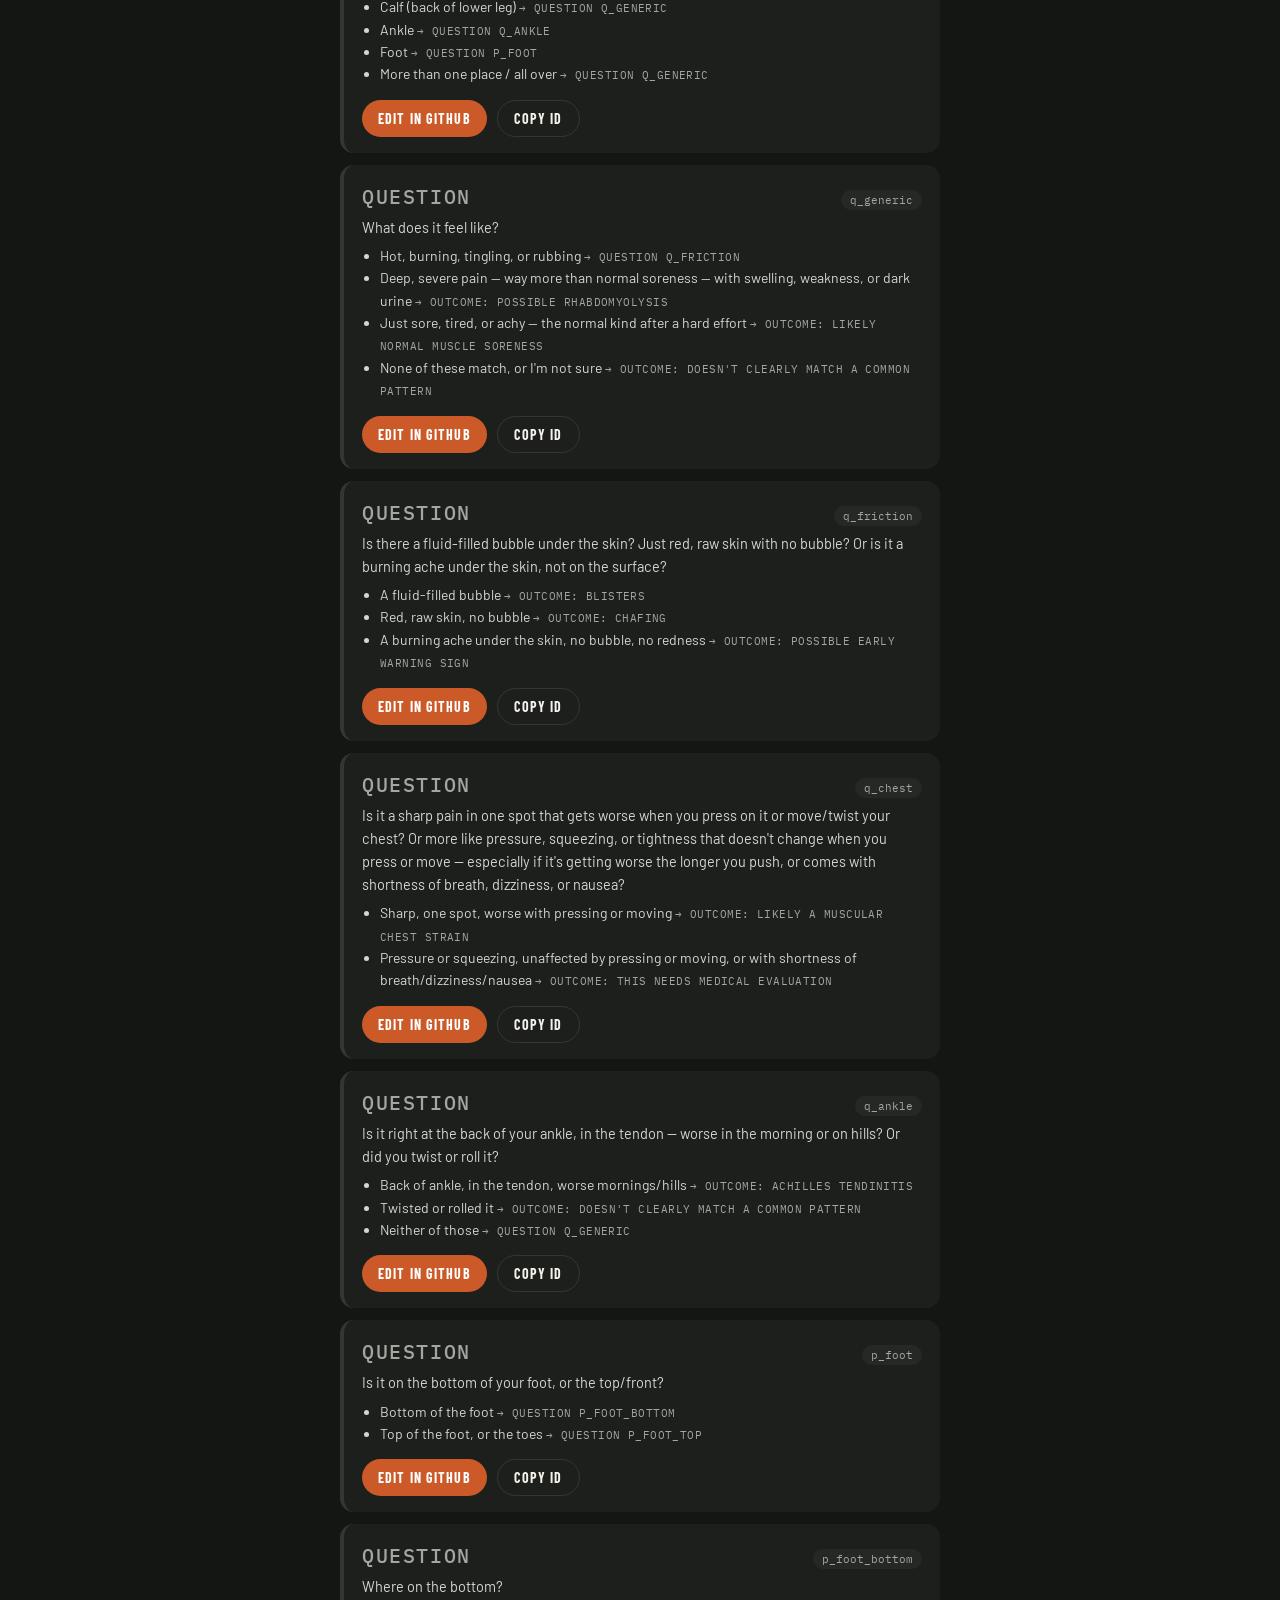
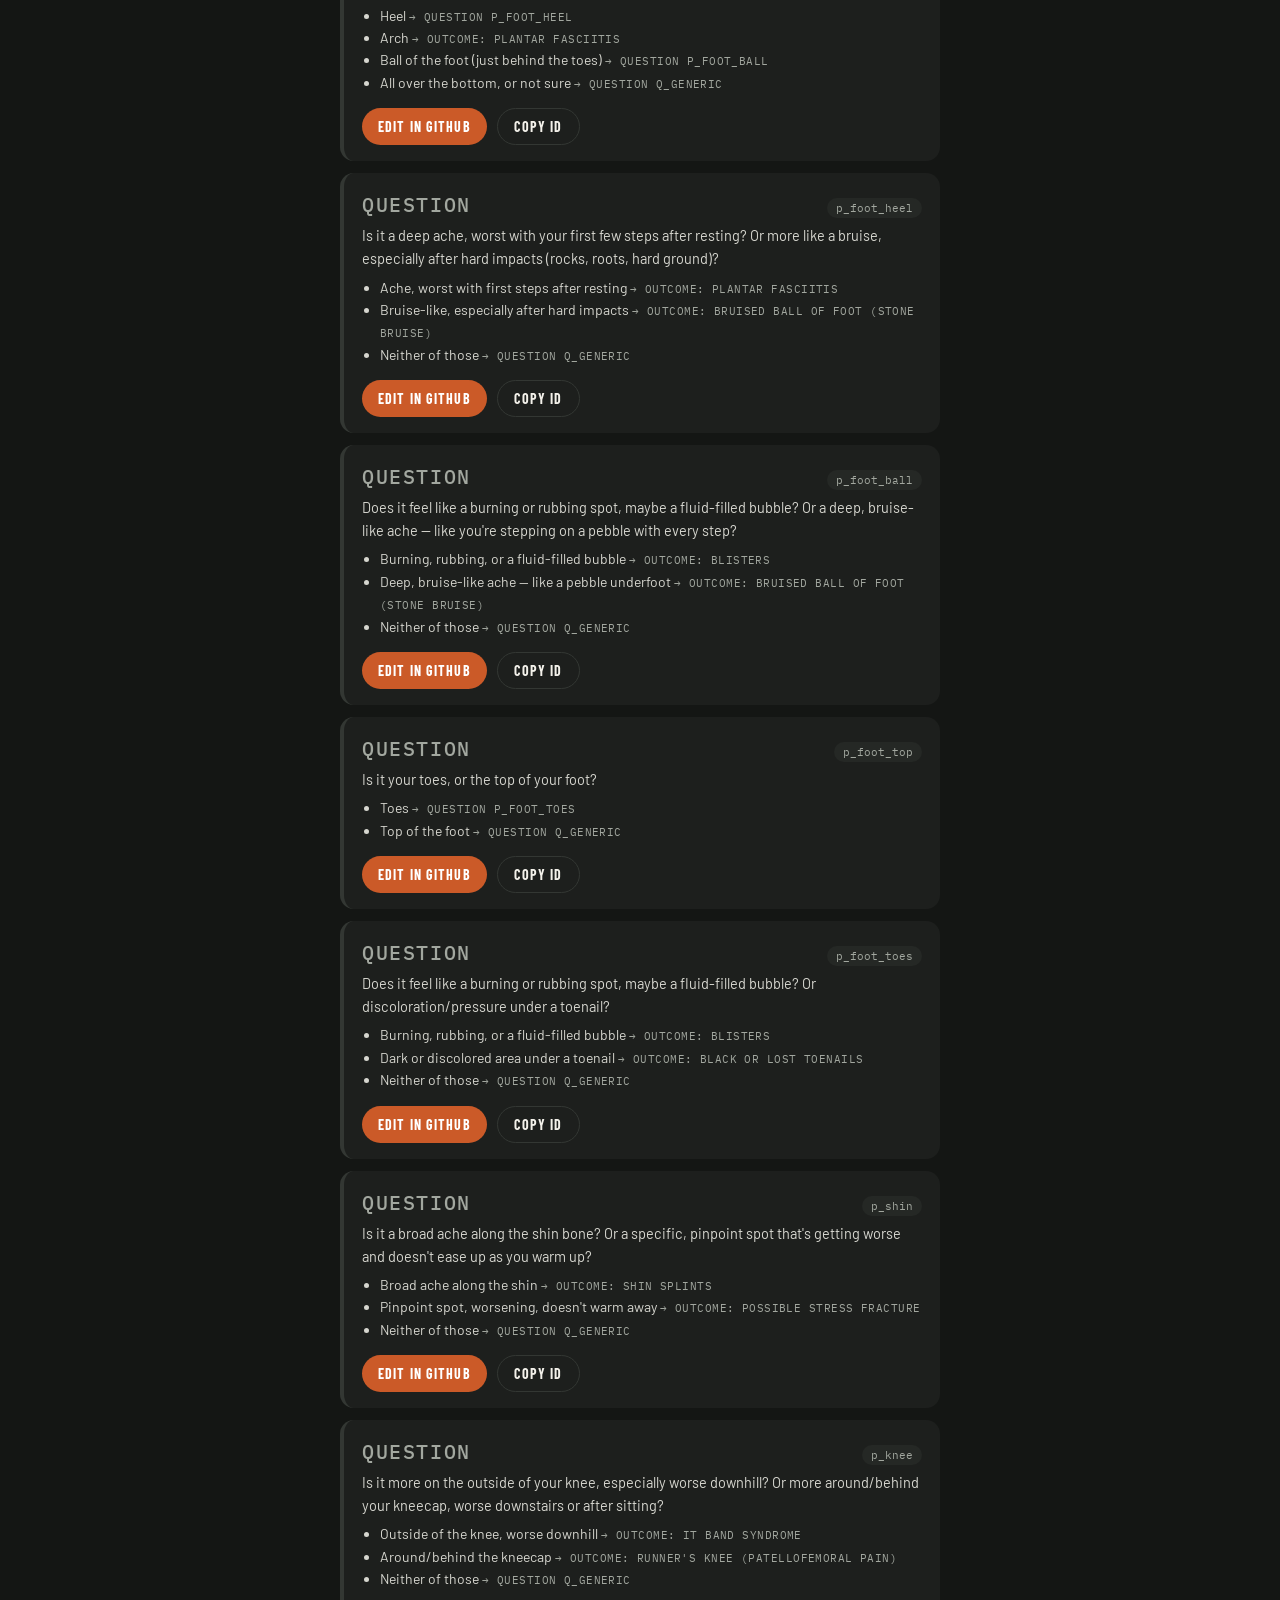
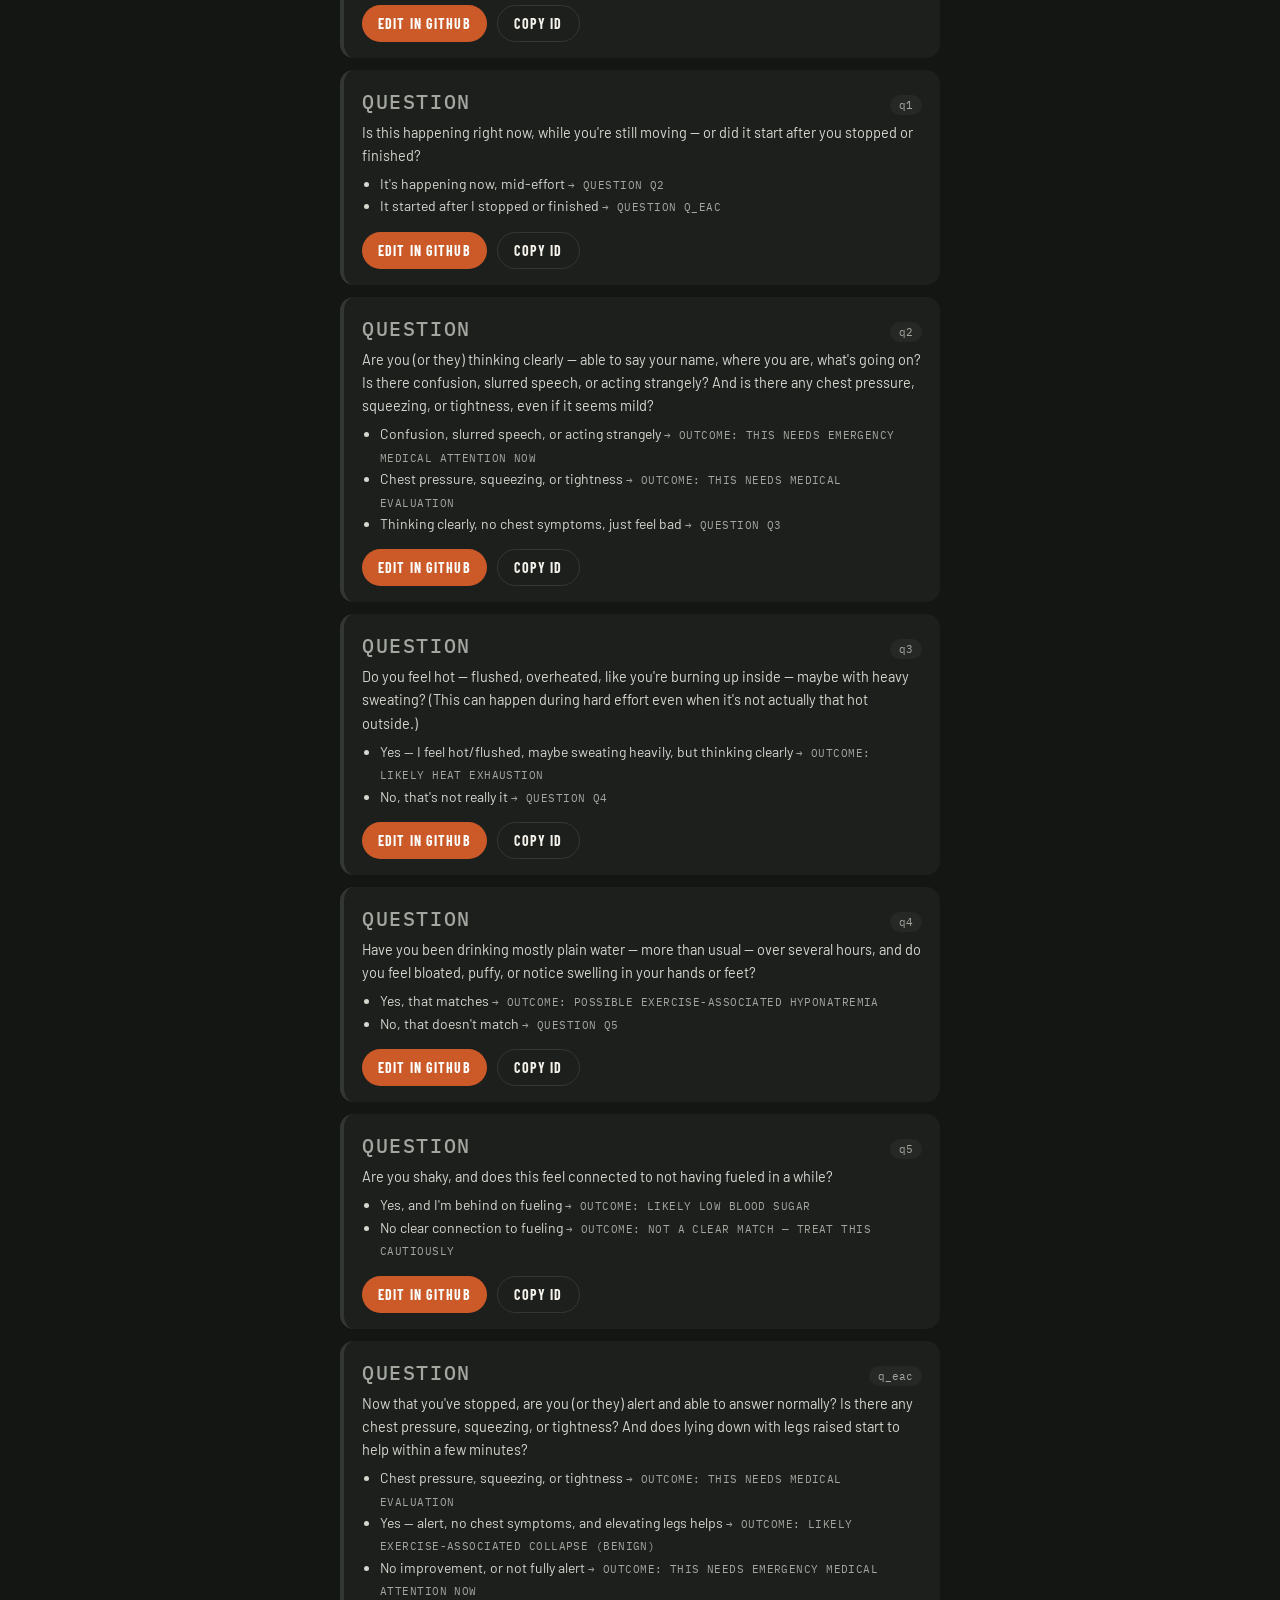
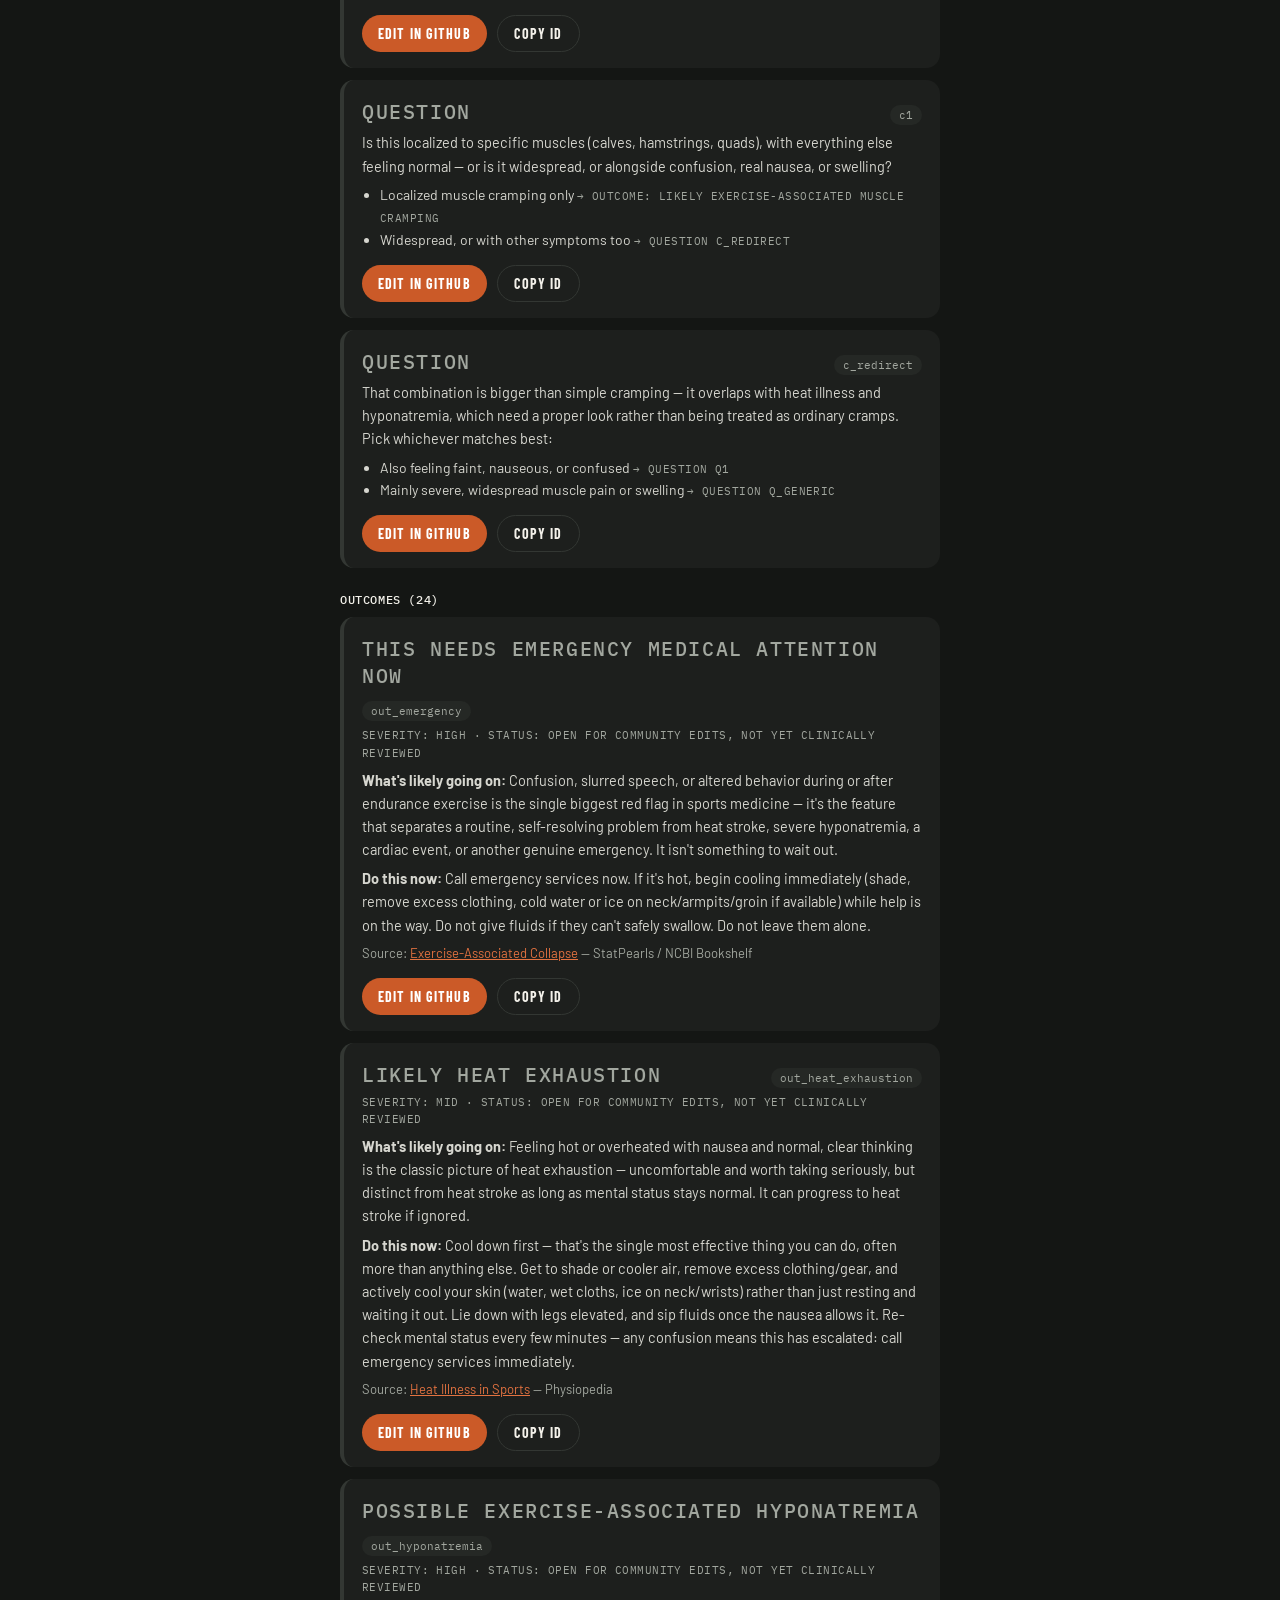
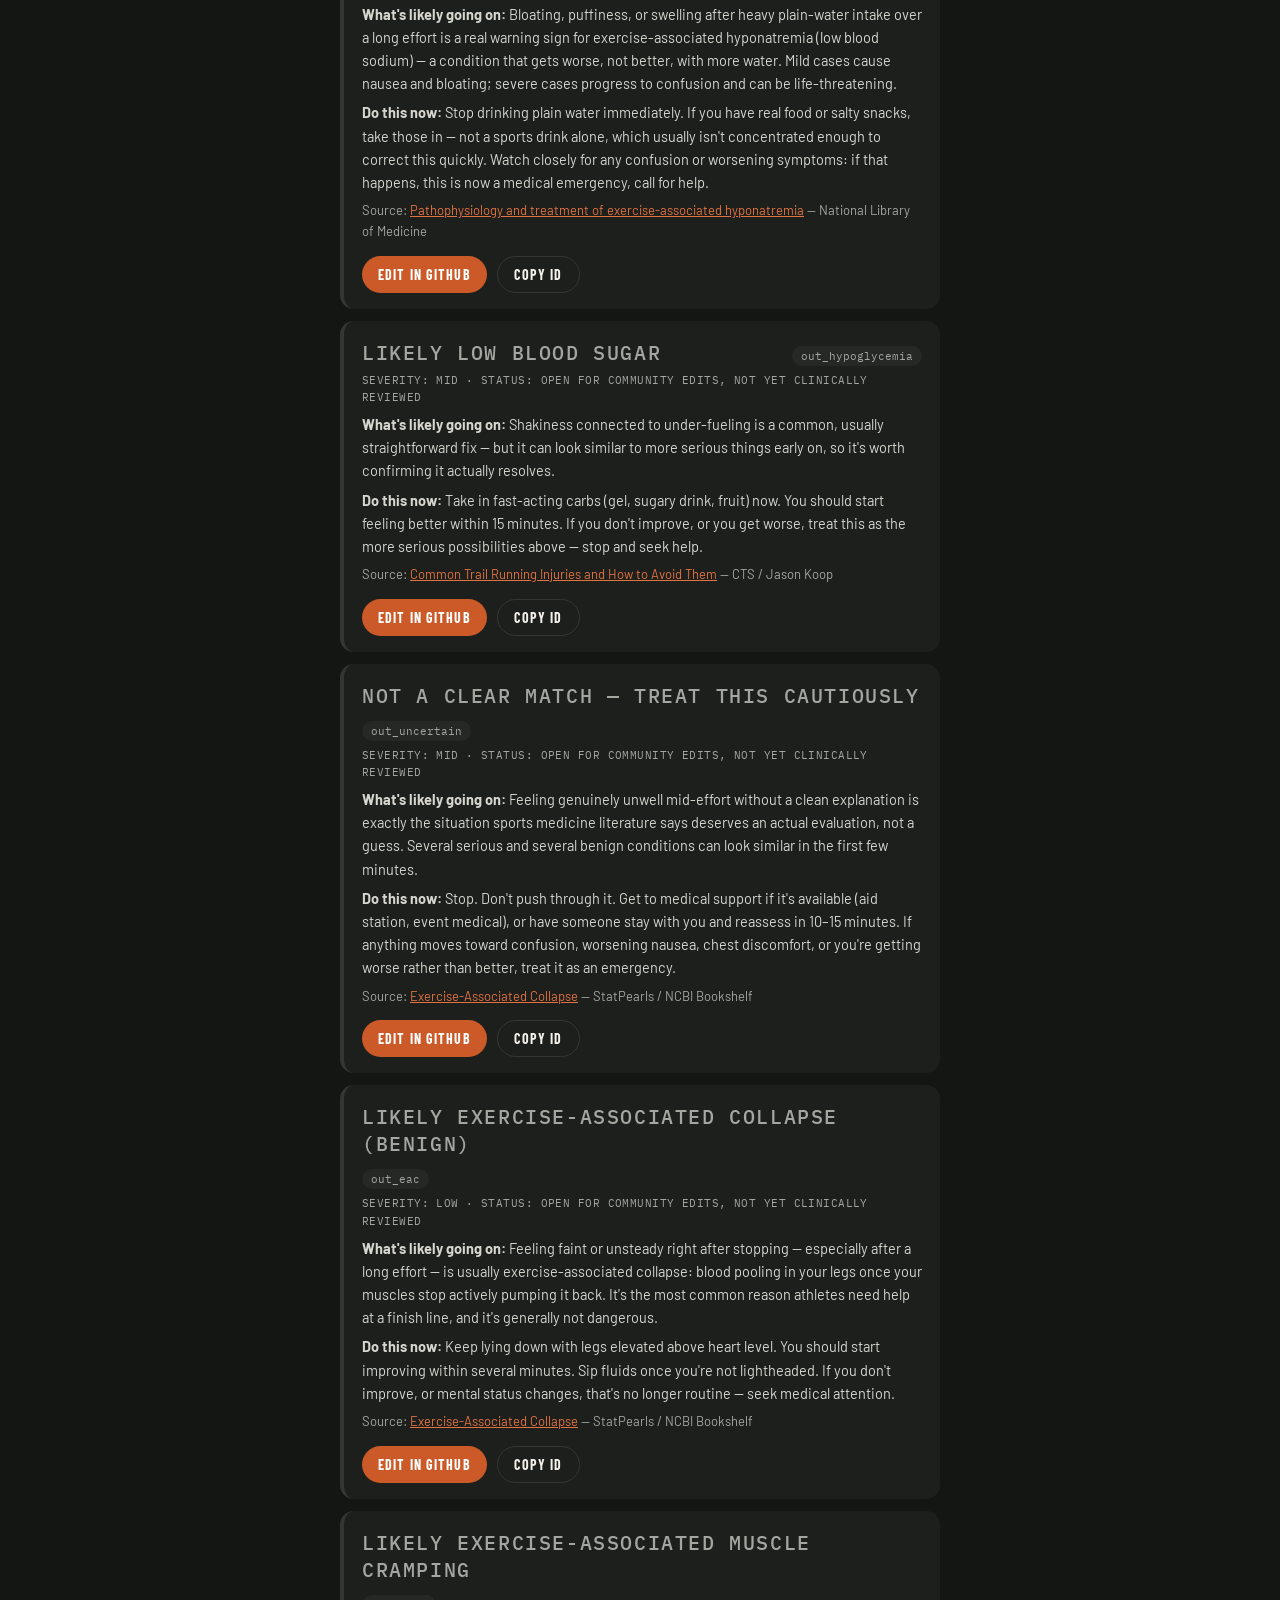
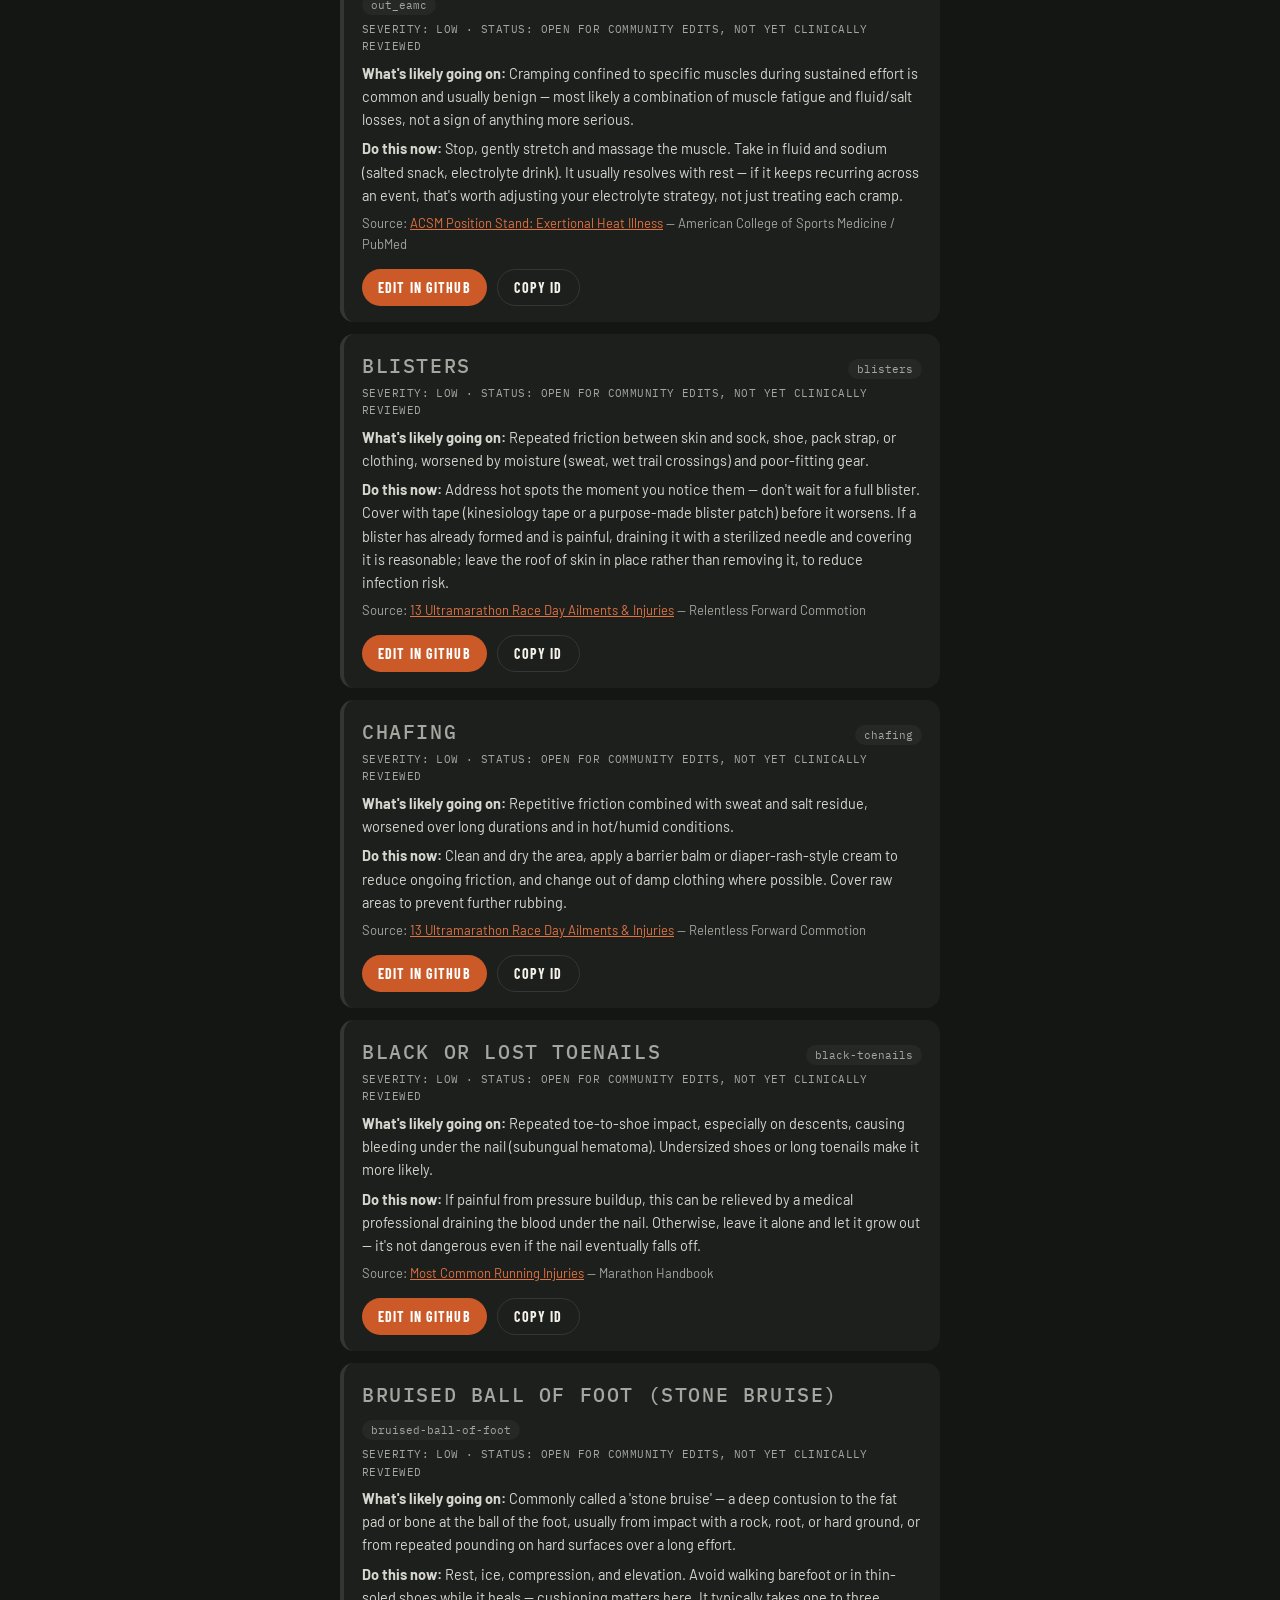
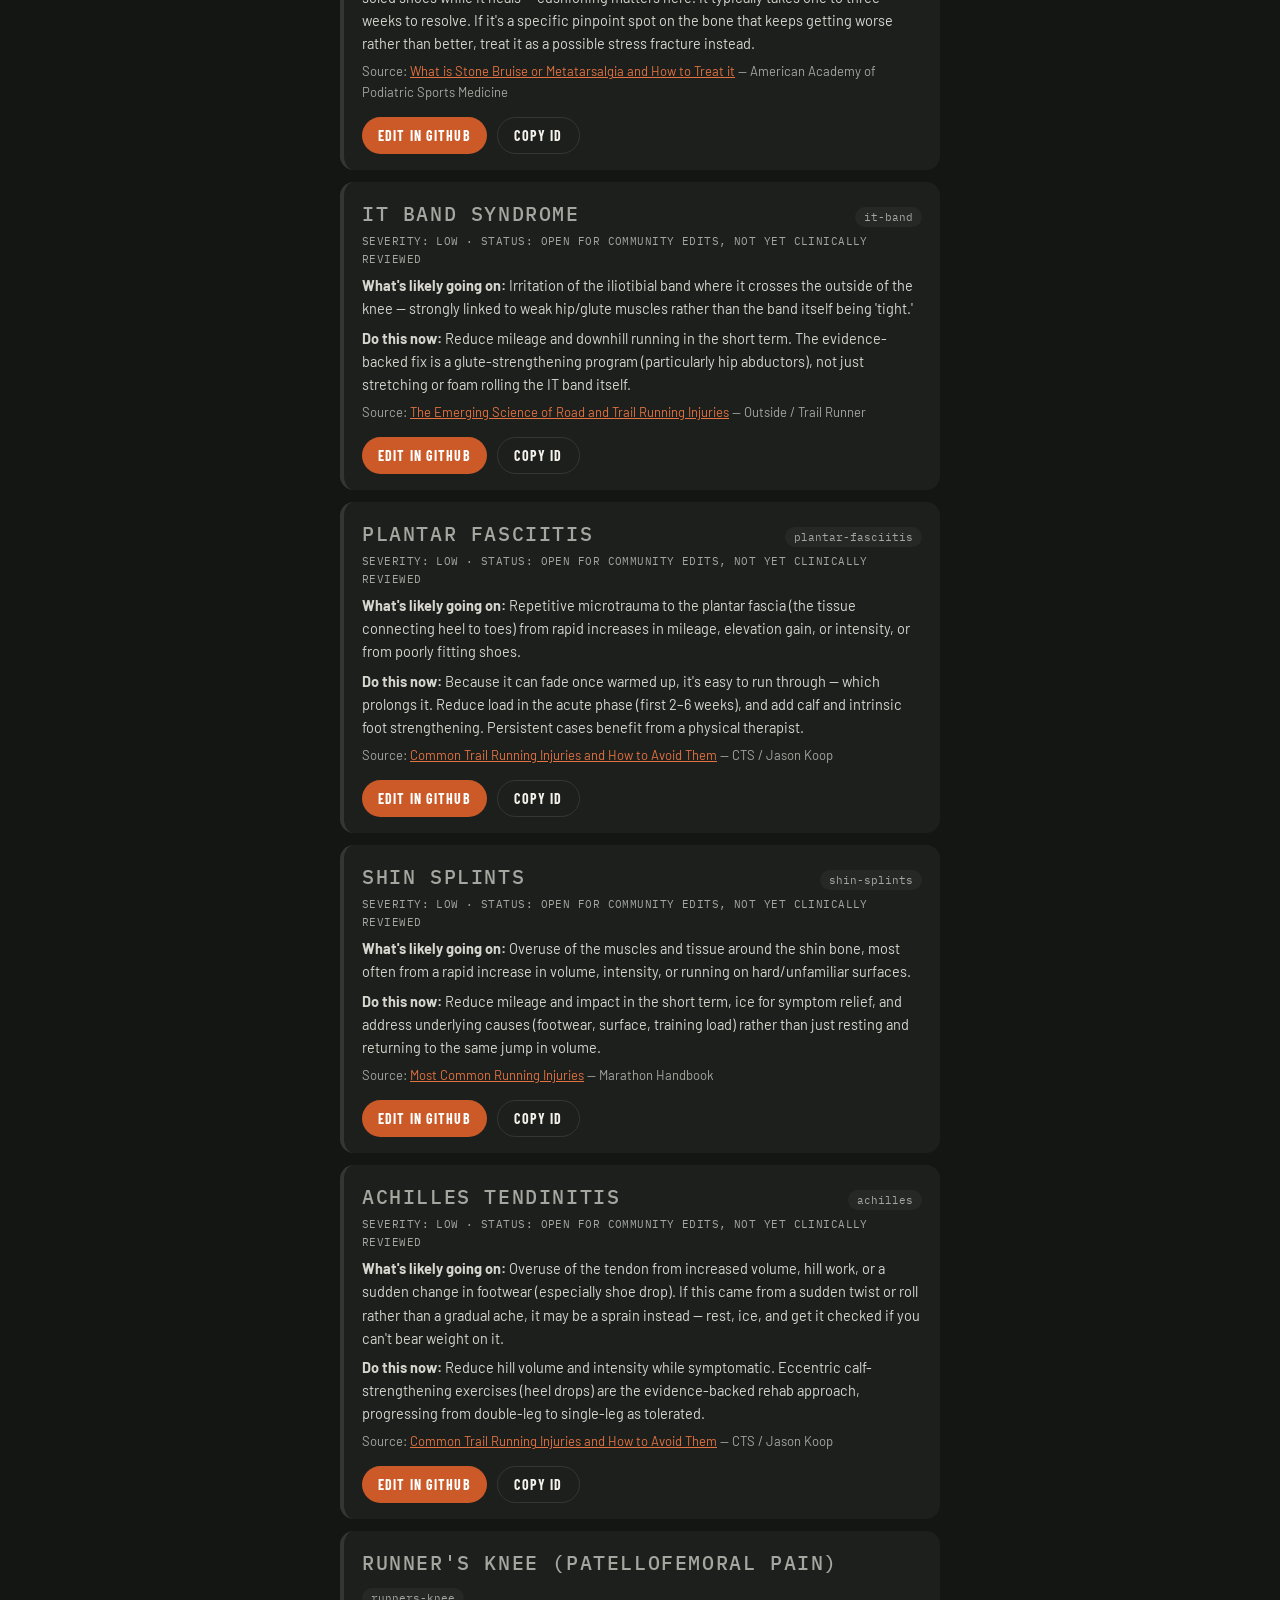
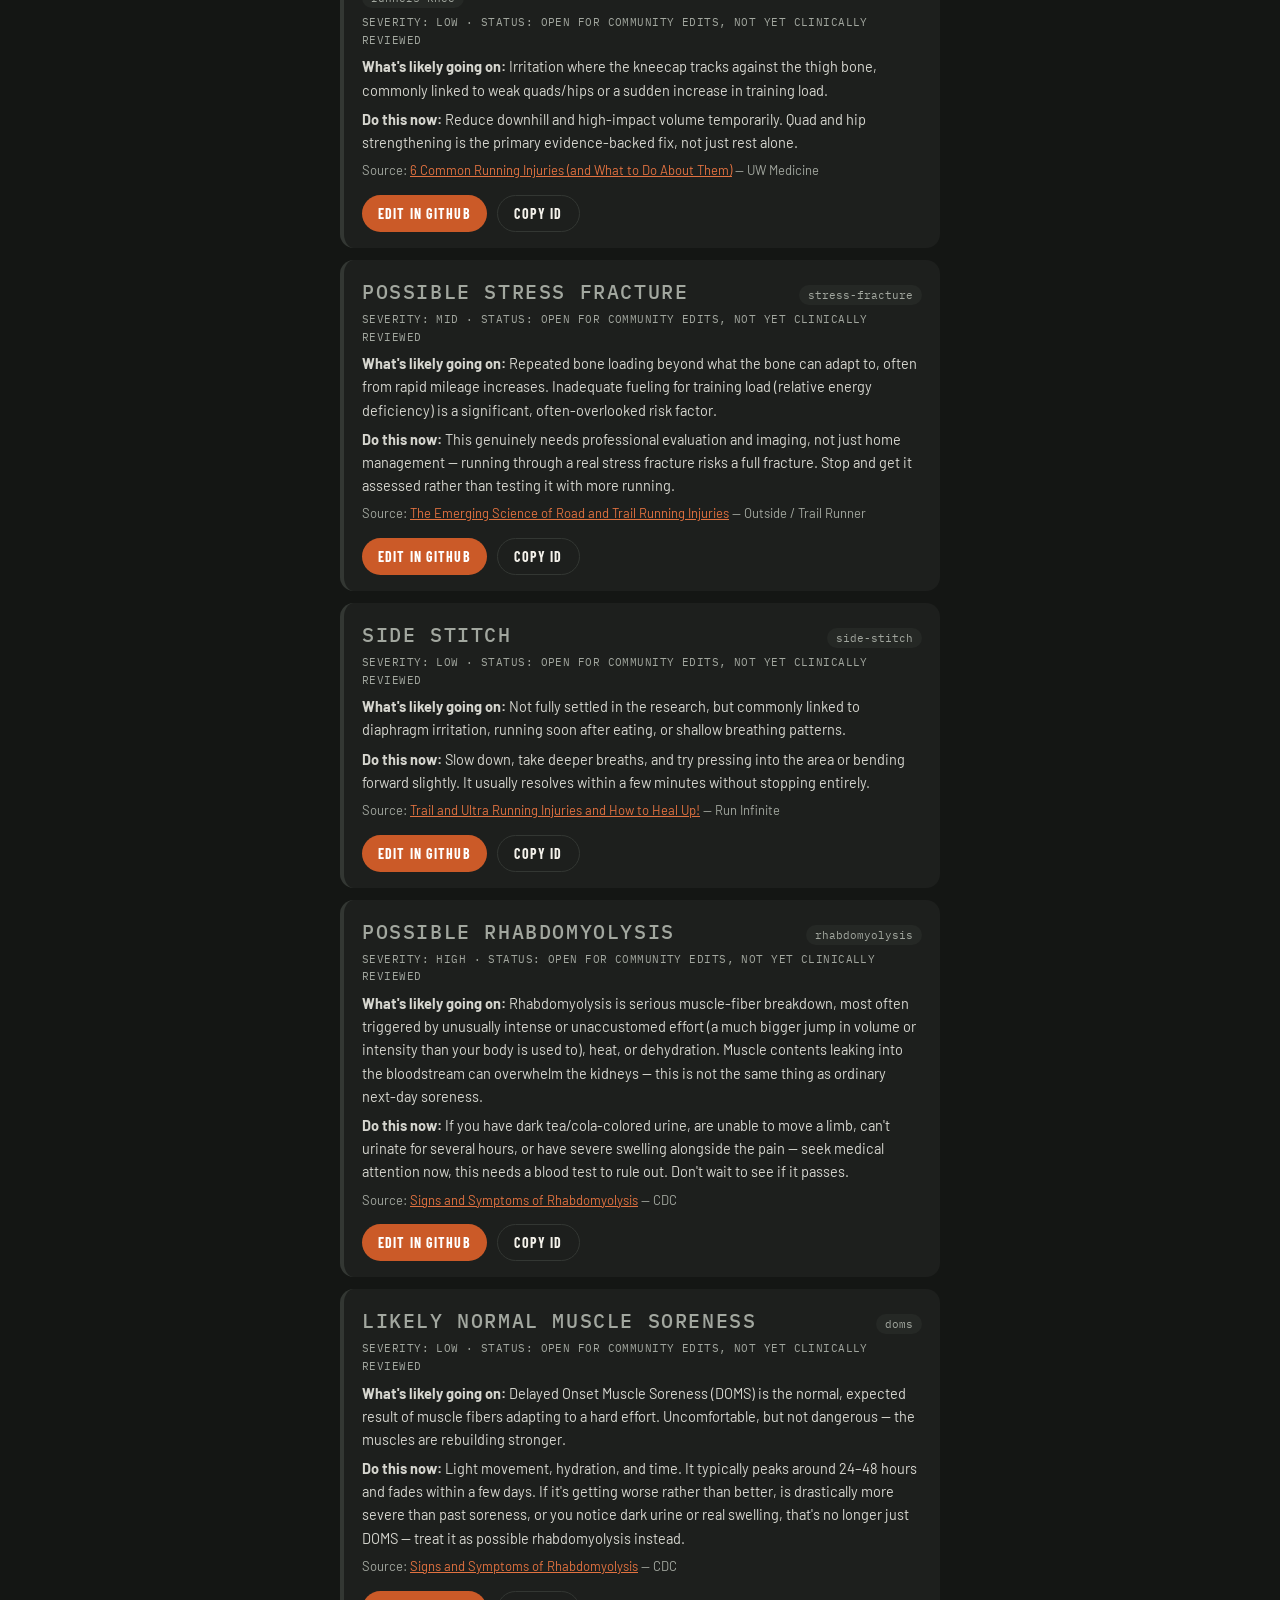
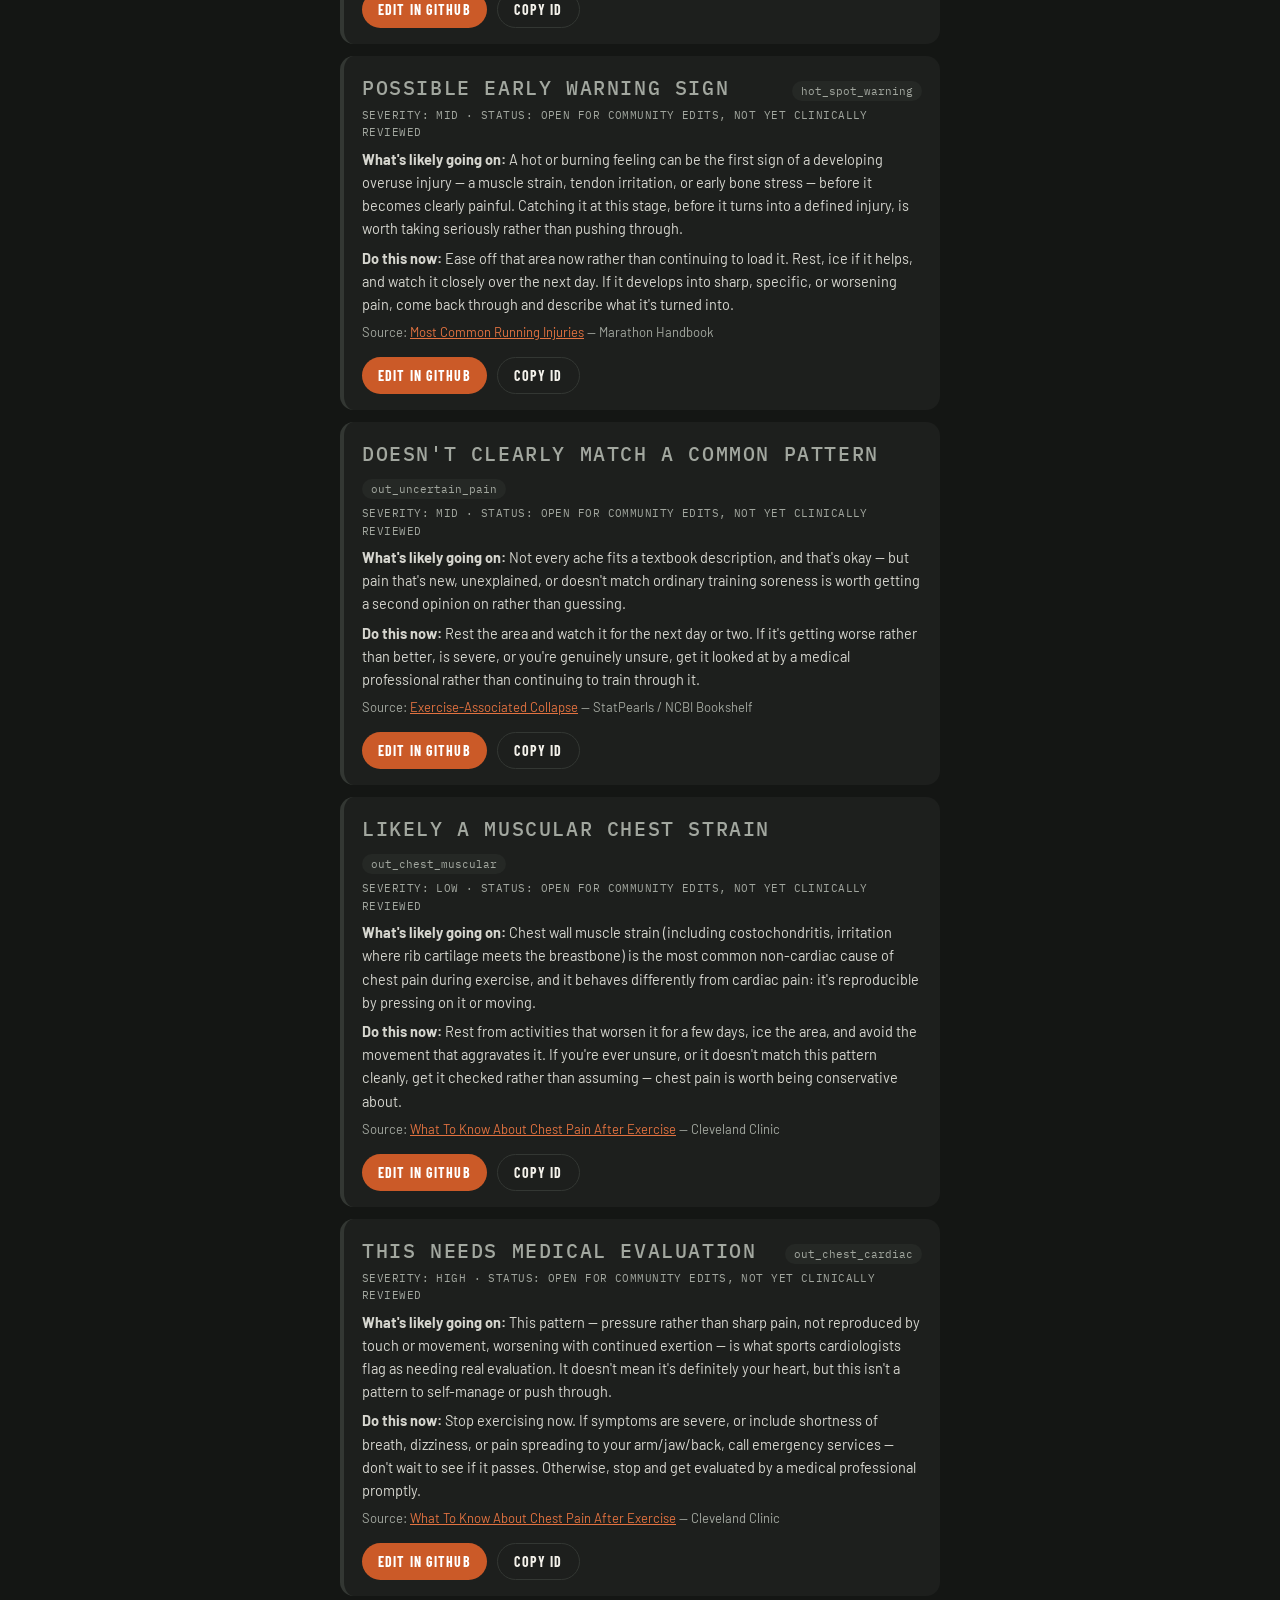
==== commit 8c944839: "Restyle to dark UI with light/dark toggle - Dark theme modeled on the training and progress layout: " ====
--- a/contribute.html
+++ b/contribute.html
@@ -11,18 +11,25 @@
 <link rel="icon" type="image/svg+xml" href="assets/cairn-logo.svg">
 <link rel="icon" type="image/png" sizes="32x32" href="favicon-32.png">
 <link rel="apple-touch-icon" href="icon-192.png">
+
 <link rel="preconnect" href="https://fonts.googleapis.com">
 <link rel="preconnect" href="https://fonts.gstatic.com" crossorigin>
-<link rel="stylesheet" href="https://fonts.googleapis.com/css2?family=Big+Shoulders+Display:wght@600;700;800&family=Source+Serif+4:ital,opsz,wght@0,8..60,400;0,8..60,600;1,8..60,400&family=IBM+Plex+Mono:wght@400;500;600&display=swap">
+<link rel="stylesheet" href="https://fonts.googleapis.com/css2?family=Barlow+Condensed:wght@500;600;700&family=Barlow:wght@400;500;600&family=IBM+Plex+Mono:wght@400;500&display=swap">
 <link rel="stylesheet" href="styles.css">
+<script>try{var t=localStorage.getItem("tk-theme");if(t)document.documentElement.setAttribute("data-theme",t);}catch(e){}</script>
 </head>
 <body>
+<header class="tk-topbar">
+  <a class="mark" href="index.html"><img src="assets/cairn-logo.svg" alt="Cairn logo"><span class="word">TRIBAL <em>KNOWLEDGE</em></span></a>
+  <div class="right"><a class="jc" href="https://jcady.org" target="_blank" rel="noopener" aria-label="Jeff Cady, jcady.org">jcady.org</a>
+  <button class="theme-toggle" type="button" data-theme-toggle aria-label="Switch to light mode" title="Switch to light mode">
+    <svg class="ic-sun" viewBox="0 0 24 24"><circle cx="12" cy="12" r="4"/><path d="M12 2v2M12 20v2M4.9 4.9l1.4 1.4M17.7 17.7l1.4 1.4M2 12h2M20 12h2M4.9 19.1l1.4-1.4M17.7 6.3l1.4-1.4"/></svg>
+    <svg class="ic-moon" viewBox="0 0 24 24"><path d="M21 12.8A9 9 0 1 1 11.2 3a7 7 0 0 0 9.8 9.8z"/></svg>
+  </button>
+  </div>
+</header>
 <div class="tk-hero">
   <div class="wrap">
-    <a class="tk-brand" href="index.html">
-      <img src="assets/cairn-logo.svg" alt="Cairn logo">
-      <span>Tribal <em>Knowledge</em></span>
-    </a>
     <div class="tk-eyebrow">CONTRIBUTE</div>
     <h1 style="font-size:clamp(28px,5vw,44px);">Suggest a change</h1>
     <p>Everything the app says comes from a question, an answer, and a source. This page shows how it's built and how to suggest a change. Edits go through GitHub, and a maintainer checks each one against its source before it goes live.</p>
@@ -63,8 +70,14 @@
 
 <div class="tk-footer">Tribal Knowledge — a project by <a href="https://jcady.org" target="_blank" rel="noopener">Jeff Cady</a> — <a href="https://github.com/jeffreycady/TRIBAL_KNOWLEDGE" target="_blank" rel="noopener">source on GitHub</a></div>
 
+<nav class="tk-bottomnav" aria-label="Main">
+  <a href="index.html"><svg viewBox="0 0 24 24"><path d="M3 11l9-7 9 7v9a1 1 0 0 1-1 1h-5v-6h-6v6H4a1 1 0 0 1-1-1z"/></svg><span>Home</span></a>
+  <a href="contribute.html" class="on"><svg viewBox="0 0 24 24"><path d="M12 20h9"/><path d="M16.5 3.5a2.1 2.1 0 0 1 3 3L7 19l-4 1 1-4z"/></svg><span>Contribute</span></a>
+  <a href="https://jcady.org" target="_blank" rel="noopener"><svg viewBox="0 0 24 24"><circle cx="12" cy="12" r="9"/><path d="M3 12h18M12 3c3 3.5 3 14.5 0 18M12 3c-3 3.5-3 14.5 0 18"/></svg><span>Jeff Cady</span></a>
+</nav>
 <script src="data/physical.js"></script>
 <script src="data/mental.js"></script>
 <script src="contribute.js"></script>
+<script src="theme.js"></script>
 </body>
 </html>
--- a/styles.css
+++ b/styles.css
@@ -1,140 +1,176 @@
-  :root{ --paper:#DEDACB; --pine:#1B2A1F; --accent:#CB5A28; --accent-dark:#9c4119; --cream:#F7F2E7; --dim:#c8b190;
-    --low:#4B7A4E; --mid:#B2812A; --high:#B23B2E; --low-bg:rgba(75,122,78,0.13);
-    --mid-bg:rgba(178,129,42,0.15); --high-bg:rgba(178,59,46,0.14); --ink:#241f18; --ink-soft:#524a40;
-    --line:#c9c1ac; --line-soft:#d9d2c0; --paper-2:#e8e4d5; --radius:6px; }
-  *{box-sizing:border-box;}
-  html{color-scheme:light;}
-  body{margin:0;background:var(--paper);color:var(--ink);font-family:'Source Serif 4',serif;}
-  .wrap{max-width:820px;margin:0 auto;padding:0 24px;}
-  a{color:inherit;}
-  .tk-hero{background:var(--pine);color:var(--cream);padding:48px 0 36px;position:relative;overflow:hidden;}
-  .tk-hero::before{content:'';position:absolute;inset:0;background-image:var(--contour-pattern);background-size:600px;opacity:0.08;pointer-events:none;}
-  .tk-hero .wrap{position:relative;}
-  .tk-eyebrow{font-family:'IBM Plex Mono',monospace;font-size:12px;letter-spacing:0.06em;text-transform:uppercase;color:var(--accent);margin-bottom:10px;}
-  .tk-hero h1{font-family:'Big Shoulders Display',sans-serif;font-weight:800;font-size:clamp(30px,5.5vw,50px);line-height:1.0;margin:0 0 14px;}
-  .tk-hero p{font-size:15.5px;color:#d9d2c0;max-width:56ch;line-height:1.6;margin:0 0 18px;}
-  .tk-disclaimer{
-    background:rgba(178,59,46,0.18);border:1px solid rgba(178,59,46,0.4);color:var(--cream);
-    padding:12px 16px;font-size:13px;line-height:1.55;border-radius:var(--radius);max-width:64ch;
-  }
-  .tk-disclaimer strong{color:#fff;}
-  .tk-nav{display:flex;gap:10px;flex-wrap:wrap;margin-top:20px;}
-  .tk-btn{
-    display:inline-flex;align-items:center;gap:8px;background:var(--accent);color:#fff;border:none;
-    padding:13px 22px;font-size:13px;letter-spacing:0.04em;text-transform:uppercase;border-radius:var(--radius);
-    text-decoration:none;font-family:'IBM Plex Mono',monospace;cursor:pointer;transition:background .15s ease;
-  }
-  .tk-btn:hover{background:#b04b1f;}
-  .tk-btn.ghost{background:transparent;border:1px solid var(--line);color:var(--ink-soft);}
-  .tk-btn.ghost:hover{background:rgba(0,0,0,0.04);border-color:var(--accent-dark);color:var(--accent-dark);}
-  .tk-btn.small{padding:9px 16px;font-size:11.5px;}
-  .tk-btn:disabled{opacity:0.35;cursor:not-allowed;}
+/* Tribal Knowledge — dark theme modeled on the training/progress UI pattern.
+   Brand: cairn logo, sage / sand / amber / orange accent. */
+:root{
+  --bg:#141614; --panel:#1d1f1d; --panel-2:#252825; --line:#333733; --text:#f3f1ea; --dim:#a2a79f;
+  --accent:#CB5A28; --accent-2:#e27240; --sage:#9fc4a3; --amber:#e0a84a; --red:#e0553b;
+  --sage-ink:#9fc4a3; --amber-ink:#e0a84a; --red-ink:#e0553b;
+  --low-bg:#1f2a22; --mid-bg:#2e2818; --high-bg:#33201a; --radius:14px;
+  --body-text:#d6d6cf; --hover:#2b2f2b; --nav-bg:#0f110f; --topbar-bg:rgba(20,22,20,.94); --on-accent:#fff;
+  --tk-display:'Barlow Condensed','Oswald',system-ui,sans-serif;
+  --tk-body:'Barlow',system-ui,-apple-system,sans-serif;
+  --tk-mono:'IBM Plex Mono',ui-monospace,monospace;
+}
+*{box-sizing:border-box;}
+html{color-scheme:dark;background:var(--bg);}
+/* Light theme: same palette, inverted surfaces. Stripe colours get darker inks for text. */
+:root[data-theme="light"]{
+  color-scheme:light;
+  --bg:#f6f4ee; --panel:#ffffff; --panel-2:#ecebe3; --line:#d9d6cb; --text:#1c201d; --dim:#5f665f;
+  --accent:#CB5A28; --accent-2:#b34a1d; --sage:#7fae87; --amber:#d89a2c; --red:#d1472f;
+  --sage-ink:#2f6a3d; --amber-ink:#8a5a10; --red-ink:#b23b2e;
+  --low-bg:#e5efe3; --mid-bg:#f6ecd5; --high-bg:#f8e3dc;
+  --body-text:#2e332f; --hover:#f1efe8; --nav-bg:#ffffff; --topbar-bg:rgba(246,244,238,.94);
+}
+body{margin:0;background:var(--bg);color:var(--text);font-family:var(--tk-body);font-size:16px;padding-bottom:88px;-webkit-font-smoothing:antialiased;}
+a{color:inherit;}
+.wrap{max-width:640px;margin:0 auto;padding:0 20px;}
+h1,h2,h3,h4,h5{font-family:var(--tk-display);text-transform:uppercase;letter-spacing:.02em;font-weight:700;margin:0;}
 
-  .tk-body{padding:36px 0 80px;}
-  .tk-section-title{font-family:'Big Shoulders Display',sans-serif;font-weight:700;font-size:22px;margin:0 0 6px;}
-  .tk-section-sub{color:var(--ink-soft);font-size:14.5px;margin:0 0 22px;}
+/* top bar (logo + wordmark, like the app header) */
+.tk-topbar{position:sticky;top:0;z-index:20;display:flex;align-items:center;justify-content:space-between;padding:14px 20px;background:var(--topbar-bg);backdrop-filter:blur(8px);border-bottom:1px solid var(--line);}
+.tk-topbar .mark{display:flex;align-items:center;gap:10px;text-decoration:none;color:var(--text);}
+.tk-topbar .mark img{width:30px;height:30px;display:block;}
+.tk-topbar .word{font-family:var(--tk-display);font-weight:700;font-size:18px;letter-spacing:.28em;}
+.tk-topbar .word em{font-style:normal;color:var(--accent);}
+.tk-topbar .jc{font-family:var(--tk-mono);font-size:11px;letter-spacing:.08em;color:var(--dim);text-decoration:none;text-transform:uppercase;}
 
-  .cat-grid{display:grid;grid-template-columns:repeat(2,1fr);gap:14px;margin-bottom:40px;}
-  @media (max-width:620px){.cat-grid{grid-template-columns:1fr;}}
-  .cat-card{
-    border:1px solid var(--line);background:var(--paper-2);padding:20px;border-radius:var(--radius);
-    cursor:pointer;transition:border-color .15s ease;
-  }
-  .cat-card:hover{border-color:var(--accent);}
-  .cat-card.disabled{cursor:default;border-style:dashed;background:transparent;}
-  .cat-card.disabled:hover{border-color:var(--line);}
-  .cat-card.disabled h3{color:var(--ink-soft);}
-  .cat-card h3{font-family:'Big Shoulders Display',sans-serif;font-size:19px;margin:0 0 6px;}
-  .cat-card p{font-size:13.5px;color:var(--ink-soft);margin:0;}
-  .cat-card .tag{
-    display:inline-block;font-family:'IBM Plex Mono',monospace;font-size:10px;letter-spacing:0.05em;
-    text-transform:uppercase;color:var(--accent-dark);font-weight:600;margin-top:10px;
-  }
-  .cat-card.disabled .tag{
-    color:var(--ink-soft);border:1px solid var(--line);border-radius:20px;padding:3px 9px;font-weight:500;
-  }
+/* hero / page header */
+.tk-hero{padding:30px 0 22px;border-bottom:1px solid var(--line);}
+.tk-eyebrow{font-family:var(--tk-mono);font-size:11px;letter-spacing:.14em;color:var(--dim);text-transform:uppercase;margin-bottom:10px;}
+.tk-hero h1{font-size:clamp(34px,7vw,50px);line-height:.98;margin:0 0 12px;}
+.tk-hero p{color:var(--dim);font-size:15px;line-height:1.55;max-width:58ch;margin:0;}
+.tk-brand{display:none;}
 
-  .tree-list, .simple-list{list-style:none;margin:0;padding:0;display:flex;flex-direction:column;gap:10px;}
-  .tree-item, .simple-item{
-    display:flex;justify-content:space-between;align-items:center;gap:16px;
-    border:1px solid var(--line);background:var(--paper-2);padding:16px 18px;border-radius:var(--radius);
-    cursor:pointer;transition:border-color .15s ease;
-  }
-  .tree-item:hover, .simple-item:hover{border-color:var(--accent);}
-  .tree-item h4, .simple-item h4{font-family:'Big Shoulders Display',sans-serif;font-size:17px;margin:0 0 4px;}
-  .tree-item p, .simple-item p{font-size:13px;color:var(--ink-soft);margin:0;}
-  .tree-item .arrow, .simple-item .arrow{color:var(--accent-dark);font-weight:600;font-family:'IBM Plex Mono',monospace;flex-shrink:0;}
+/* disclaimer / crisis notices */
+.tk-disclaimer{background:var(--panel);border-radius:var(--radius);border-left:4px solid var(--accent);padding:14px 16px;color:var(--dim);font-size:13.5px;line-height:1.55;max-width:66ch;margin-top:16px;}
+.tk-disclaimer strong{color:var(--text);}
 
-  .back-link{
-    display:inline-flex;align-items:center;gap:6px;font-family:'IBM Plex Mono',monospace;font-size:12px;
-    color:var(--ink-soft);text-decoration:none;margin-bottom:22px;cursor:pointer;background:none;border:none;padding:0;
-  }
-  .back-link:hover{color:var(--accent);}
+/* section headings */
+.tk-section-title{font-family:var(--tk-display);font-weight:700;font-size:22px;text-transform:uppercase;letter-spacing:.05em;margin:28px 0 4px;}
+.tk-section-sub{color:var(--dim);font-size:14.5px;margin:0 0 16px;line-height:1.5;}
+.tk-section-sub a{color:var(--accent-2);}
 
-  .q-card{border:1px solid var(--line);background:var(--paper-2);padding:26px;border-radius:var(--radius);}
-  .q-progress{font-family:'IBM Plex Mono',monospace;font-size:11px;color:var(--ink-soft);margin-bottom:14px;}
-  .q-text{font-size:19px;font-weight:600;line-height:1.4;margin:0 0 20px;}
-  .q-opts{display:flex;flex-direction:column;gap:10px;}
-  .q-opt{
-    display:block;width:100%;text-align:left;background:var(--paper);border:1px solid var(--line);
-    padding:14px 16px;border-radius:var(--radius);font-family:'Source Serif 4',serif;font-size:15px;
-    color:var(--ink);cursor:pointer;transition:border-color .15s ease,background .15s ease;
-  }
-  .q-opt:hover{border-color:var(--accent);background:#fff;}
+/* buttons: solid primary, outlined secondary, pill shape */
+.tk-btn{display:inline-flex;align-items:center;justify-content:center;gap:8px;background:var(--accent);color:var(--on-accent);border:none;padding:14px 22px;font-family:var(--tk-display);font-weight:700;font-size:17px;letter-spacing:.08em;text-transform:uppercase;border-radius:999px;text-decoration:none;cursor:pointer;transition:background .15s ease,opacity .15s ease;}
+.tk-btn:hover{background:var(--accent-2);}
+.tk-btn.block{display:flex;width:100%;}
+.tk-btn.ghost{background:transparent;border:1px solid var(--line);color:var(--text);}
+.tk-btn.ghost:hover{border-color:var(--dim);background:transparent;color:var(--text);}
+.tk-btn.small{padding:9px 16px;font-size:14px;}
+.tk-btn:disabled{opacity:.35;cursor:not-allowed;}
+.tk-nav{display:flex;gap:10px;flex-wrap:wrap;margin-top:20px;}
 
-  .outcome-card{border-radius:var(--radius);overflow:hidden;border:1px solid var(--line);}
-  .outcome-band{padding:14px 22px;font-family:'IBM Plex Mono',monospace;font-size:12px;letter-spacing:0.05em;text-transform:uppercase;font-weight:600;}
-  .outcome-band.low{background:var(--low-bg);color:var(--low);}
-  .outcome-band.mid{background:var(--mid-bg);color:var(--mid);}
-  .outcome-band.high{background:var(--high-bg);color:var(--high);}
-  .outcome-body{padding:24px 26px;background:var(--paper-2);}
-  .outcome-body h2{font-family:'Big Shoulders Display',sans-serif;font-size:26px;margin:0 0 14px;}
-  .outcome-body h5{font-family:'IBM Plex Mono',monospace;font-size:11px;letter-spacing:0.05em;text-transform:uppercase;color:var(--ink-soft);margin:20px 0 6px;}
-  .outcome-body h5:first-of-type{margin-top:0;}
-  .outcome-body p{font-size:15px;line-height:1.65;margin:0;}
-  .outcome-body .action-box{
-    background:var(--pine);color:var(--cream);padding:16px 18px;border-radius:var(--radius);margin-top:18px;
-  }
-  .outcome-body .action-box h5{color:var(--dim);margin-top:0;}
-  .outcome-body .action-box p{color:var(--cream);}
-  .outcome-body .source-line{font-size:13px;color:var(--ink-soft);margin-top:18px;padding-top:16px;border-top:1px solid var(--line-soft);}
-  .outcome-body .source-line a{color:var(--accent);text-decoration:underline;text-decoration-color:rgba(203,90,40,0.4);}
+/* body spacing */
+.tk-body{padding:26px 0 40px;}
 
-  .simple-detail h2{font-family:'Big Shoulders Display',sans-serif;font-size:28px;margin:0 0 20px;}
-  .simple-detail .block{margin-bottom:20px;}
-  .simple-detail h5{font-family:'IBM Plex Mono',monospace;font-size:11px;letter-spacing:0.05em;text-transform:uppercase;color:var(--accent);margin:0 0 6px;}
-  .simple-detail p{font-size:15px;line-height:1.65;margin:0;}
-  .simple-detail .source-line{font-size:13px;color:var(--ink-soft);margin-top:24px;padding-top:16px;border-top:1px solid var(--line-soft);}
-  .simple-detail .source-line a{color:var(--accent);text-decoration:underline;text-decoration-color:rgba(203,90,40,0.4);}
+/* category cards — stacked, colored left edge, like the training cards */
+.cat-grid{display:flex;flex-direction:column;gap:12px;margin-bottom:8px;}
+.cat-card{background:var(--panel);border-radius:var(--radius);border-left:5px solid var(--sage);padding:18px 18px 16px;cursor:pointer;transition:background .15s ease;}
+.cat-card:hover{background:var(--panel-2);}
+.cat-card.tone-high{border-left-color:var(--red);}
+.cat-card.tone-mid{border-left-color:var(--amber);}
+.cat-card.tone-low{border-left-color:var(--sage);}
+.cat-card.disabled{cursor:default;opacity:.55;border-left-style:dashed;}
+.cat-card.disabled:hover{background:var(--panel);}
+.cat-card h3{font-size:22px;margin:0 0 6px;}
+.cat-card p{font-size:14.5px;color:var(--dim);margin:0;line-height:1.5;}
+.cat-card .tag{display:inline-block;font-family:var(--tk-mono);font-size:10.5px;letter-spacing:.08em;text-transform:uppercase;color:var(--text);background:var(--panel-2);border-radius:999px;padding:5px 11px;margin-top:12px;}
+.cat-card.disabled .tag{color:var(--dim);}
 
-  .tk-brand{display:inline-flex;align-items:center;gap:10px;text-decoration:none;color:var(--cream);margin-bottom:18px;}
-  .tk-brand img{width:34px;height:34px;display:block;}
-  .tk-brand span{font-family:'Big Shoulders Display',sans-serif;font-weight:700;font-size:17px;letter-spacing:0.02em;}
-  .tk-brand em{font-style:italic;font-weight:600;}
-  .tk-brand:hover span{color:var(--accent);}
-  .tk-footer a{color:var(--accent-dark);text-decoration:underline;text-decoration-color:rgba(156,65,25,0.4);}
-  .tk-footer{
-    font-family:'IBM Plex Mono',monospace;font-size:11.5px;color:var(--ink-soft);
-    text-align:center;padding:26px 0;border-top:1px solid var(--line);margin-top:40px;
-  }
+/* list items (trees and direct outcomes) */
+.tree-list,.simple-list{list-style:none;margin:0;padding:0;display:flex;flex-direction:column;gap:10px;}
+.tree-item,.simple-item{display:flex;justify-content:space-between;align-items:center;gap:14px;background:var(--panel);border-radius:var(--radius);border-left:4px solid var(--accent);padding:16px 18px;cursor:pointer;transition:background .15s ease;}
+.tree-item:hover,.simple-item:hover{background:var(--panel-2);}
+.simple-item{border-left-color:var(--line);}
+.tree-item h4,.simple-item h4{font-size:19px;margin:0 0 4px;}
+.tree-item p,.simple-item p{font-size:14px;color:var(--dim);margin:0;line-height:1.5;}
+.tree-item .arrow,.simple-item .arrow{font-family:var(--tk-mono);font-size:11.5px;letter-spacing:.06em;text-transform:uppercase;color:var(--text);background:var(--panel-2);border-radius:999px;padding:7px 12px;flex-shrink:0;}
 
-/* ---- Contribute page ---- */
-.how{margin:0 0 28px;padding-left:22px;line-height:1.6;font-size:15px;}
+/* back link */
+.back-link{display:inline-flex;align-items:center;gap:6px;font-family:var(--tk-mono);font-size:12px;letter-spacing:.04em;text-transform:uppercase;color:var(--dim);text-decoration:none;margin:0 0 18px;cursor:pointer;background:none;border:none;padding:0;}
+.back-link:hover{color:var(--text);}
+
+/* question card — a session-style panel with a bold accent edge */
+.q-card{background:var(--panel);border-radius:var(--radius);border-left:5px solid var(--accent);padding:24px 22px;}
+.q-progress{font-family:var(--tk-mono);font-size:11px;letter-spacing:.08em;color:var(--dim);text-transform:uppercase;margin-bottom:14px;}
+.q-text{font-size:22px;font-weight:600;line-height:1.35;margin:0 0 20px;}
+.q-opts{display:flex;flex-direction:column;gap:10px;}
+.q-opt{display:block;width:100%;text-align:left;background:var(--panel-2);border:1px solid var(--line);color:var(--text);padding:15px 16px;border-radius:12px;font-family:var(--tk-body);font-size:16px;line-height:1.4;cursor:pointer;transition:border-color .15s ease,background .15s ease;}
+.q-opt:hover{border-color:var(--accent);background:var(--hover);}
+
+/* outcome sheet — big title, primary action, sectioned copy (like the session sheet) */
+.outcome-card{border-radius:var(--radius);overflow:hidden;background:var(--panel);}
+.outcome-band{padding:12px 20px;font-family:var(--tk-mono);font-size:11.5px;letter-spacing:.1em;text-transform:uppercase;font-weight:600;}
+.outcome-band.low{background:var(--low-bg);color:var(--sage-ink);}
+.outcome-band.mid{background:var(--mid-bg);color:var(--amber-ink);}
+.outcome-band.high{background:var(--high-bg);color:var(--red-ink);}
+.outcome-severity{display:flex;gap:6px;padding:14px 20px 0;}
+.outcome-severity span{flex:1;height:6px;border-radius:999px;background:var(--panel-2);}
+.outcome-severity span.on-low{background:var(--sage);}
+.outcome-severity span.on-mid{background:var(--amber);}
+.outcome-severity span.on-high{background:var(--red);}
+.outcome-body{padding:18px 20px 22px;}
+.outcome-body h2{font-size:clamp(28px,6vw,38px);line-height:1;margin:6px 0 16px;}
+.outcome-body h5{font-family:var(--tk-mono);font-size:11px;letter-spacing:.1em;text-transform:uppercase;color:var(--dim);font-weight:500;margin:22px 0 8px;}
+.outcome-body h5:first-of-type{margin-top:0;}
+.outcome-body p{font-size:16px;line-height:1.62;margin:0;color:var(--body-text);}
+.outcome-body .action-box{background:var(--panel-2);border-left:4px solid var(--accent);border-radius:12px;padding:16px 16px 14px;margin-top:6px;}
+.outcome-body .action-box h5{color:var(--accent-2);margin-top:0;}
+.outcome-body .action-box p{color:var(--text);font-size:17px;}
+.outcome-body .source-line{font-size:13px;color:var(--dim);margin-top:22px;padding-top:16px;border-top:1px solid var(--line);}
+.outcome-body .source-line a{color:var(--accent-2);}
+.outcome-report{margin-top:26px;}
+.outcome-report h5{font-family:var(--tk-display);font-size:20px;letter-spacing:.04em;text-transform:none;color:var(--text);font-weight:700;margin:0 0 4px;}
+.outcome-report p{font-size:14.5px;color:var(--dim);margin:0 0 12px;}
+
+/* stat tiles (used on the progress-style header and the contribute page) */
+.stat-row{display:grid;grid-template-columns:repeat(3,1fr);gap:10px;margin:14px 0;}
+.stat{background:transparent;border:1px solid var(--line);border-radius:var(--radius);padding:14px;}
+.stat .label{font-size:13px;color:var(--dim);}
+.stat .num{font-family:var(--tk-display);font-weight:700;font-size:30px;line-height:1.1;}
+
+/* segmented control */
+.seg{display:flex;background:var(--panel);border-radius:999px;padding:4px;margin:16px 0;}
+.seg button{flex:1;background:transparent;border:none;color:var(--dim);padding:9px 0;border-radius:999px;font-family:var(--tk-body);font-size:15px;cursor:pointer;}
+.seg button.on{background:var(--panel-2);color:var(--text);font-weight:600;}
+
+/* bottom nav — like the app's tab bar, active tab in accent */
+.tk-bottomnav{position:fixed;bottom:0;left:0;right:0;z-index:20;display:flex;justify-content:space-around;background:var(--nav-bg);border-top:1px solid var(--line);padding:8px 10px calc(10px + env(safe-area-inset-bottom));}
+.tk-bottomnav a{display:flex;flex-direction:column;align-items:center;gap:4px;text-decoration:none;color:var(--dim);font-family:var(--tk-body);font-size:12.5px;padding:6px 14px;border-radius:999px;min-width:96px;}
+.tk-bottomnav a.on{color:var(--accent-2);background:var(--panel-2);}
+.tk-bottomnav svg{width:22px;height:22px;stroke:currentColor;fill:none;stroke-width:1.8;stroke-linecap:round;stroke-linejoin:round;}
+
+.tk-footer{font-family:var(--tk-mono);font-size:11.5px;color:var(--dim);text-align:center;padding:26px 20px;border-top:1px solid var(--line);margin-top:36px;line-height:1.6;}
+.tk-footer a{color:var(--accent-2);text-decoration:none;}
+
+/* contribute page */
+.how{margin:0 0 24px;padding-left:22px;line-height:1.6;font-size:15px;color:var(--body-text);}
 .how li{margin-bottom:8px;}
-.rules{margin:0 0 28px;padding-left:20px;font-size:14.5px;line-height:1.6;color:var(--ink-soft);}
+.rules{margin:0 0 24px;padding-left:20px;font-size:14.5px;line-height:1.6;color:var(--dim);}
 .rules li{margin-bottom:6px;}
-.cat-block{margin-top:40px;}
-.item{border:1px solid var(--line);background:var(--paper-2);padding:18px 20px;border-radius:var(--radius);margin-bottom:14px;}
-.item:target{border-color:var(--accent);box-shadow:0 0 0 2px rgba(203,90,40,0.25);}
+.cat-block{margin-top:34px;}
+.cat-block h4{font-family:var(--tk-mono);font-size:12px;letter-spacing:.08em;text-transform:uppercase;color:var(--dim);margin:26px 0 12px;font-weight:500;}
+.item{background:var(--panel);border-radius:var(--radius);border-left:4px solid var(--line);padding:18px 18px 16px;margin-bottom:12px;scroll-margin-top:90px;}
+.item:target{border-left-color:var(--accent);box-shadow:0 0 0 1px var(--accent);}
 .item-head{display:flex;justify-content:space-between;align-items:baseline;gap:12px;flex-wrap:wrap;margin-bottom:6px;}
-.item h4{font-family:'Big Shoulders Display',sans-serif;font-size:19px;margin:0;}
-.item p{font-size:14.5px;line-height:1.6;margin:6px 0;}
-.item ul{font-size:14px;margin:6px 0 6px 18px;padding:0;line-height:1.6;}
-.item .meta{font-family:'IBM Plex Mono',monospace;font-size:11px;color:var(--ink-soft);text-transform:uppercase;letter-spacing:0.04em;}
-.item .src{font-size:13px;color:var(--ink-soft);}
-.item .src a{color:var(--accent-dark);}
-.id-chip{font-family:'IBM Plex Mono',monospace;font-size:11px;background:var(--paper);border:1px solid var(--line);padding:2px 8px;border-radius:20px;color:var(--ink-soft);}
-.item-actions{display:flex;gap:10px;flex-wrap:wrap;margin-top:12px;}
-.item-actions .tk-btn{font-size:11px;}
-.tk-brand-row{display:flex;align-items:center;gap:12px;}
-.tk-brand-row img{width:40px;height:40px;}
+.item h4{font-size:20px;margin:0;}
+.item p{font-size:14.5px;line-height:1.6;margin:6px 0;color:var(--body-text);}
+.item ul{font-size:14px;margin:6px 0 6px 18px;padding:0;line-height:1.6;color:var(--body-text);}
+.item .meta{font-family:var(--tk-mono);font-size:11px;color:var(--dim);text-transform:uppercase;letter-spacing:.04em;}
+.item .src{font-size:13px;color:var(--dim);}
+.item .src a{color:var(--accent-2);}
+.id-chip{font-family:var(--tk-mono);font-size:11px;background:var(--panel-2);padding:3px 9px;border-radius:999px;color:var(--dim);}
+.item-actions{display:flex;gap:10px;flex-wrap:wrap;margin-top:14px;}
+.item-actions .tk-btn{font-size:14px;padding:9px 16px;}
+
+/* theme toggle (top bar) */
+.tk-topbar .right{display:flex;align-items:center;gap:14px;}
+.theme-toggle{display:inline-flex;align-items:center;justify-content:center;width:36px;height:36px;border-radius:999px;border:1px solid var(--line);background:var(--panel);color:var(--text);cursor:pointer;padding:0;}
+.theme-toggle:hover{border-color:var(--dim);}
+.theme-toggle svg{width:18px;height:18px;stroke:currentColor;fill:none;stroke-width:1.8;stroke-linecap:round;stroke-linejoin:round;}
+.theme-toggle .ic-moon{display:none;}
+:root[data-theme="light"] .theme-toggle .ic-sun{display:none;}
+:root[data-theme="light"] .theme-toggle .ic-moon{display:block;}
+/* crisis notice (mental pages) */
+.tk-crisis{background:var(--high-bg);border-left:4px solid var(--red);border-radius:var(--radius);padding:14px 16px;margin:0 0 22px;color:var(--text);font-size:14px;line-height:1.55;}
+.tk-crisis strong{color:var(--red-ink);}
